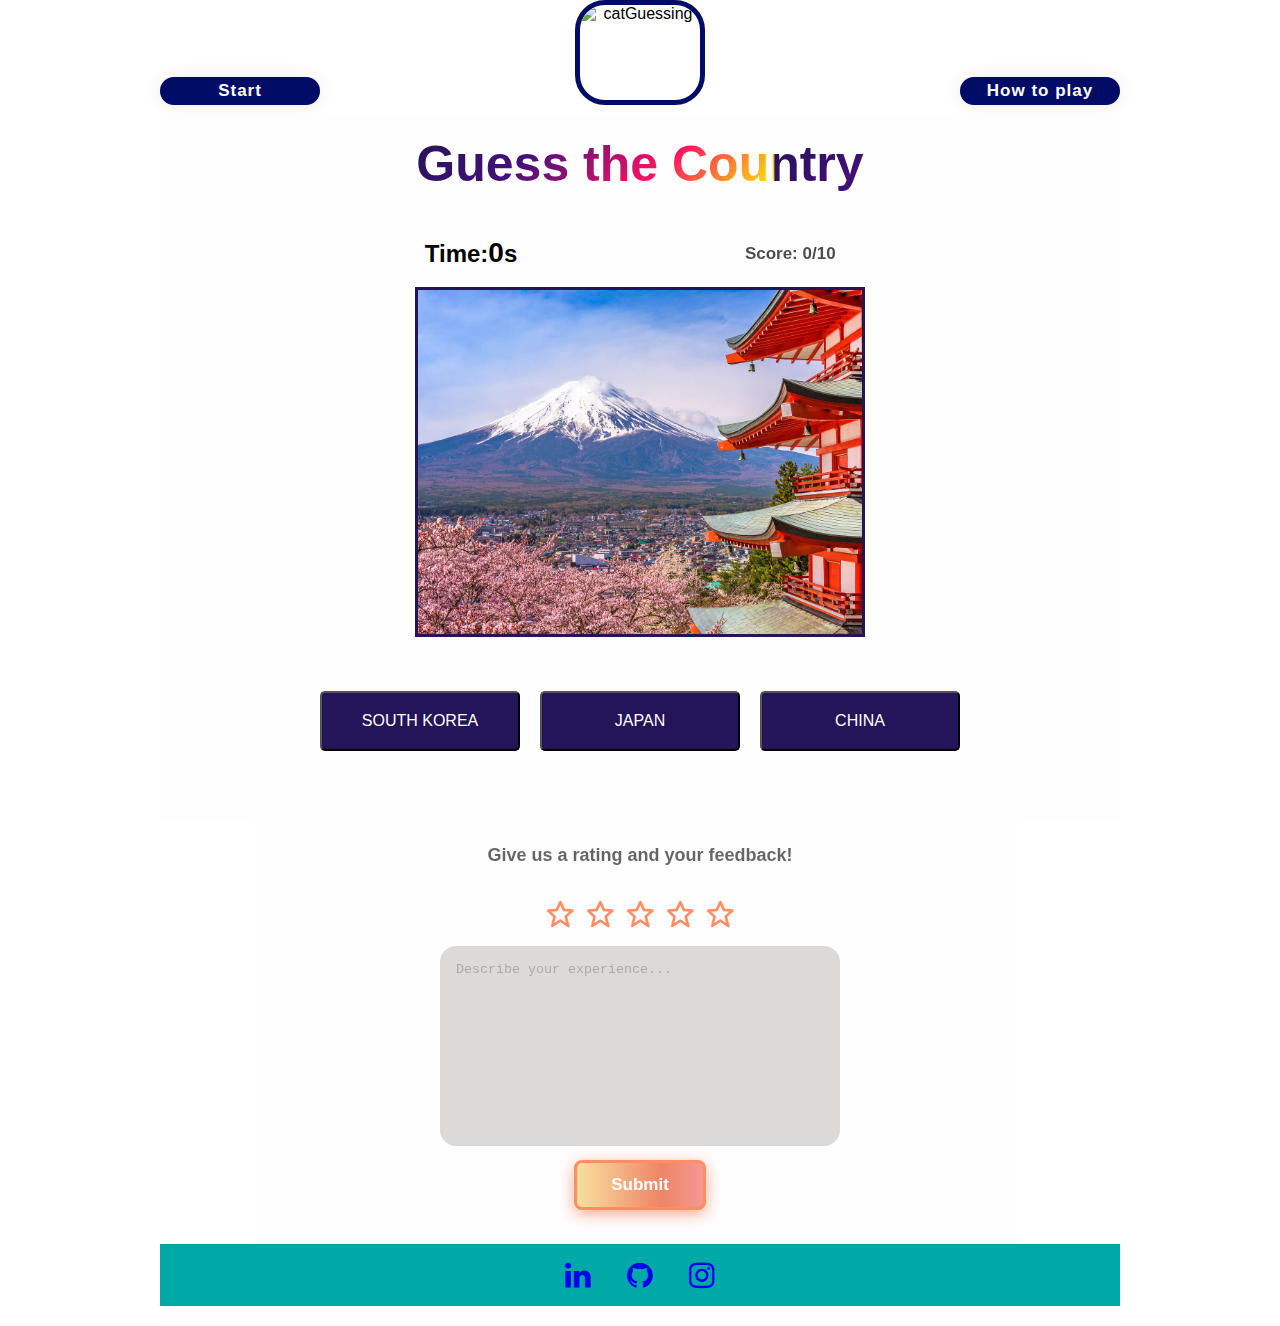
==== index.html @ 1916954c "Test JavaScript codes in Jshint validator and fixed errors" ====
<!DOCTYPE html>
<html lang="en">

<head>
    <meta charset="UTF-8">
    <meta name="viewport" content="width=device-width, initial-scale=1.0">
    <!-- Meta tags for SEO -->
    <meta name="description" content="Play 'Guess the Country' online quiz by guessing the countries'
     names via their landmarks image!">
    <meta name="keywords" content="guess quiz game, guess the country, Online Quiz Game, guess the image,
     Free guessing game, Play Guess the country, Simple and fun Game, guess country name by landmark">
    <!-- Title -->
    <title>Guess the Country</title>
    <!-- Favicon -->
    <link rel="apple-touch-icon" sizes="180x180" href="/apple-icon-180x180.png">
    <link rel="icon" type="image/png" sizes="32x32" href="/favicon-32x32.png">
    <link rel="icon" type="image/png" sizes="16x16" href="/favicon-16x16.png">
    <!-- Stylesheet -->
    <link rel="stylesheet" href="assets/css/style.css">
    <!-- Icon link from BoxIcons -->
    <link href='https://unpkg.com/boxicons@2.1.4/css/boxicons.min.css' rel='stylesheet'>
    <!-- Icon link from Font Awesome -->
    <link rel="stylesheet" href="https://cdnjs.cloudflare.com/ajax/libs/font-awesome/4.7.0/css/font-awesome.min.css">
</head>

<body>
    <!-- Logo and buttons -->
    <div class="logo">
        <button class="start" onclick="start()">Start</button>
        <img src="assets/img/guessing-cat.png" alt="catGuessing">
        <button class="howToPlay" onclick="howToPlay()">How to play</button>
        <!-- <div id="desktop" class="logo">        
            <button class="start" onclick="start()">Start</button>
            <img src="assets/img/guessing-cat.png" alt="Logo">                    
            <button class="howTo" onclick="howToPlay()">How to play</button>
    
        </div>
        <div id="mobile" class="logo">
        <img src="assets/img/guessing-cat.png" alt="Logo">            
        <button class="start" onclick="start()">Start</button>
        <button class="howTo" onclick="howToPlay()">How to play</button>
    </div> -->
    </div>
    <!-- <div class="startButtonContainer">
        <img src="assets/img/guessing-cat.png" alt="Logo">        
        <div class="startHow">
            
        <button class="howTo" onclick="howToPlay()">How to play</button>
        </div> -->

    <!-- Quiz content in wrapper -->

    <div id="game-wrapper">

        <div class="container">
            <div class="row">
                <div class="col-md-12 text-center">
                    <h1 class="animate-character"> Guess the Country</h1>
                </div>
            </div>
        </div>

        <!-- Timer Container -->

        <!-- <div class="timercontainer"> -->
            <!-- <h2 id="playerName">Player: <span id="player-name"></span></h2> -->
            <!-- <div class="timeScore">
                <h2 id="clock">Time:<span id="timer"></span>s</h2>    
                <h2 id="scoreValue">Score: <span id="score">0</span>/10</h2>
            </div> -->

        <!-- </div> -->

    <!-- Landmarks Images -->

        <div>
            <div id="landmark">
                <div class="timeScore">
                    <h2 id="clock">Time:<span id="timer"></span>s</h2>
                    <h2 id="scoreValue">Score: <span id="score">0</span>/10</h2>
                </div>
                <img id="landmark-img" alt="landmark image">
            </div>

    <!-- Answer Options -->

        <div class="options">
            <button class="option" id="q1a1" onclick="checkAnswer(this)"></button>
            <button class="option" id="q1a2" onclick="checkAnswer(this)"></button>
            <button class="option" id="q1a3" onclick="checkAnswer(this)"></button>
        </div>

    <!-- Star rating feedback form -->

        <div class="star-wrapper">
            <h3>Give us a rating and your feedback!</h3>
                <form>
                    <div class="star-rating">
                        <input type="number" name="rating" hidden>
                        <i class='bx bx-star star' style="--i: 0;"></i>
                        <i class='bx bx-star star' style="--i: 1;"></i>
                        <i class='bx bx-star star' style="--i: 2;"></i>
                        <i class='bx bx-star star' style="--i: 3;"></i>
                        <i class='bx bx-star star' style="--i: 4;"></i>
                    </div>
                    <textarea name="opinion" id="feedbackText" cols="30" rows="5"
                        placeholder="Describe your experience..." required></textarea>
                        <p><span id="feedbackError"></span></p>
                    <div class="btn-group">
                        <button type="submit" class="btn-submit" onclick="feedback(event)">Submit
                        </button>
                    </div>
                </form>
        </div>

    <!-- Footer section -->

        <div id="footer">

            <div class="social-icons">
                <a href="https://www.linkedin.com/in/preety-ramdin-65877a140/" class="linkedin-icon"><i class="fa fa-linkedin"></i></a>
                <a href="https://github.com/preetzware" class="github-icon"><i class="fa fa-github"></i></a>
                <a href="https://www.instagram.com/preety_ramdin/" class="instagram-icon"><i class="fa fa-instagram"></i></a>
            </div>
        </div>

    <!-- Audios -->

            <audio id="correctAnswer" src="./assets/audio/rightanswer.mp3"></audio>
            <audio id="wrongAnswer" src="./assets/audio/wronganswer.mp3"></audio>
            <audio id="congratulations" src="./assets/audio/congratulations.mp3"></audio>

            <div class="scoreboard"></div>
            <div id="win-display"></div>
        </div>

        <!-- All modals section -->

        <!-- How to play popup -->

        <div id="howToPlayPopup"></div>
        <div id="howToPlayMsgbx">
            <div>
                <!-- <span class="displayHowToPlay" onclick="howToPlayDisplay()">x</span> -->
                <div class="howToPlayContainer">
                    <!-- <p class="pop-msg"> -->
                    <h2 class="modalTitle">Test your knowledge of Geography!</h2><br>
                    <p> The Guess game will feature an image of a landmark and below it,
                        three countries' names will be displayed. Your goal is to guess the correct
                        country name corresponding to the landmark. The correct answer will be displayed
                        in green if clicked and the wrong answer will be displayed in red. There are
                        ten picture to guess in total. Once game is over, your score will be displayed
                        in the pop up window.</p>
                    <p> Time limit to answer each question: 30 seconds.</p><br>
                    <p> Click on the Start button to play. All the best!</p>

                    <!-- </p> -->
                </div>
                <div class="gotItBtn">
                    <button id="pop-up-start" onclick="displayHow()">Got it!</button>
                </div>
            </div>
        </div>

        <!-- start button and how to play -->

        <div id="startPopup"></div>
        <div id="startMsgbx">
            <div>
                <span class="displayPop" onclick="startDisplayPopup()">x</span>
                <div class="startContainer">
                    <div>
                        <button class="start" onclick="start()">Start</button>
                    </div>
                    <div>
                        <button class="howTo" onclick="howToPlay()">How to play</button>
                    </div>
                </div>
            </div>
        </div>


        <!-- User name pop-up -->

        <div id="usernamePopup">Enter your name:</div>
        <div id="usernameMsgbox">
            <div>

                <!-- <span class="displayPop" onclick="startDisplayPopup()">x</span> -->
                <div class="usernameContainer">
                    <div>
                        <p class="readyToPlay">Are you ready to play?</p>
                        <br>
                        <input type="text" id="name" placeholder="Enter your name" required>
                        <p><span id="error"></span></p>
                    </div>
                    <br>
                    <div>
                        <button class="howTo" onclick="getName()">OK</button>
                    </div>
                </div>
            </div>
        </div>

        <!-- score board -->
        <div id="scorePopup"></div>
        <div id="scoreMsgbx">
            <div>
                <!-- <span class="displayPop" onclick="displayPop()">x</span> -->
                <div class="gameScore">
                    <div>
                        <h4 id="gameText">Game Over!</h4>
                    </div>
                    <h4>Player: <span id="playerName"></span></h4>
                    <h4 id="message">Thank you for playing. <br>Better luck next time!</h4>
                    <div class="score">Score: <span id="scoreDisplay"></span>/10</div>
                    <!-- <div class="question">Q: 2</div> -->
                    <button id="restart" onclick="restart()">Try Again</button>
                </div>
            </div>

        </div>

        <!-- feedback board -->
        <div id="feedbackPopup"></div>
        <div id="feedbackMsgbx">
            <div>
                <div>
                    <div>
                        <h4>Thank you for your feedback!</h4>
                    </div>
                    <button class="feedbackPopup" onclick="displayFeedback()">Close</button>
                </div>
            </div>

        </div>
        <script src="assets/js/script.js"></script>
</body>

</html>
---- assets/css/style.css ----
* {
  padding: 0;
  margin: 0;
  box-sizing: border-box;
}

html {
  overflow-x: hidden;
}

body {
  margin: 0 auto;
  background-image: url(../img/background-1.jpg);
  background-repeat: no-repeat;
  background-size: cover;
  font-family: Verdana, Geneva, Tahoma, sans-serif;
}

.container {
  display: flex;
  flex-wrap: wrap;
  flex-direction: column;
  align-items: center;
  padding: 20px;
}

.logo {
  width: 75%;
  display: flex;
  justify-content: space-between;
  text-align: center;
  /* margin: 1.2rem 18rem;     */
  margin: 0 auto;
  padding-bottom: 10px;
}

.usernameContainer {
  text-align: center;
  padding-top: 25%;
}

input[type=text] {
  width: 40%;
  padding: 12px 20px;
  margin-top: 16px;
  display: inline-block;
  border: 1px solid #ccc;
  border-radius: 4px;
  box-sizing: border-box;
}

.readyToPlay {
  background: rgba(201, 201, 201, 0.29);
  opacity: 1.2;
  font-weight: bold;
}

.startHow {
  text-align: center;
}

.startHow button {
  margin: 0px !important;
}

.logo img {
  width: 130px;
  height: auto;
  border: 5px solid #000C66;
  border-radius: 30px;
  transition: transform 0.3s ease;
}

.logo img:hover {
  transform: scale(1.05);
}

.start,
.howTo,
.feedbackPopup,
.howToPlay {
  width: 160px;
  font-size: 17px;
  font-family: Verdana, Geneva, Tahoma, sans-serif;
  letter-spacing: 1px;
  font-weight: 600;
  background-color: #000C66;
  color: #fff;
  border: none;
  border-radius: 15px;
  cursor: pointer;
  margin-top: 4.8rem;
  transition: 0.5s;
  border: 4px solid #000C66;
  box-shadow: 0 0 20px #eee;
}

.howTo {
  margin-top: 10px;
  height: 40px;
  width: 40%;
}

.start:hover,
.howTo:hover {
  background-image: linear-gradient(to right, #895cf2 0%, #ffabf4 55%, #895cf2 100%);
  background-position: right center;
}

.heading {
  margin-bottom: 20px;
}

.animate-character {
  background-image: linear-gradient(-225deg,
      #231557 0%,
      #44107a 32%,
      #ff1361 67%,
      #fff800 100%);
  background-size: auto auto;
  background-clip: border-box;
  background-size: 80% auto;
  color: #fff;
  background-clip: text;
  -webkit-background-clip: text;
  -webkit-text-fill-color: transparent;
  animation: textclip 3s linear infinite;
  display: inline-block;
  font-size: 50px;
}

@keyframes textclip {
  to {
    background-position: 200% center;
  }
}

/* remove */
.timercontainer {
  width: 60%;
  display: flex;
  justify-content: space-evenly;
  /* margin: 1rem 10rem; */
  margin: 0 auto;
  font-size: 12px;
  flex-direction: column;
  text-align: center;
}

.timercontainer #clock {
  background-color: #fff;
  opacity: 0.7;
  width: 130px;
  padding: 4px;
  border-radius: 25px;
  font-size: 17px;
  text-align: center;
}

#timer {
  font-size: 18px;
  text-align: center;
}

.timeScore {
  display: flex;
  justify-content: center;
  gap: 13rem;
  padding-bottom: 1rem;
}

#landmark {
  text-align: center;
  margin-top: 1.5rem;
  overflow: hidden;
}

#landmark-img {
  width: 450px;
  height: 350px;
  border: solid #231557;
}

.options {
  display: flex;
  justify-content: center;
  gap: 20px;
  margin-bottom: 20px;
  padding: 50px;
}

.option {
  --border-width: 5px;
  position: relative;
  display: flex;
  justify-content: center;
  align-items: center;
  width: 200px;
  height: 60px;
  font-size: 16px;
  text-transform: uppercase;
  color: white;
  background: #231557;
  border-radius: var(--border-width);
}

@keyframes moveGradient {
  50% {
    background-position: 100% 50%;
  }
}

#game-wrapper {
  width: 75%;
  margin: auto;
  display: flex;
  flex-direction: column;
  justify-content: center;
  background-color: #fffdfd89;
}

.star-wrapper {
  display: flex;
  flex-direction: column;
  justify-content: center;
  text-align: center;
  background-color: #ffffff;
  background-position: center;
  opacity: 0.6;
  padding: 1.5rem 0;
}

.star-wrapper h3 {
  font-size: 18px;
  font-weight: 600;
  margin-bottom: 1rem;
}

.star-rating {
  display: flex;
  justify-content: center;
  align-items: center;
  gap: .5rem;
  font-size: 2rem;
  color: #FF4500;
  padding: 1rem 0;
}

textarea {
  width: 100%;
  max-width: 400px;
  height: 200px;
  background-color: #c3bfbff7;
  padding: 1rem;
  border-radius: 1rem;
  border: none;
  outline: none;
  resize: none;
}

.btn-group .btn-submit {
  padding: 1.5rem;
  border-radius: .5rem;
  border: 3px solid #FF4500;
  outline: none;
  font-size: 17px;
  font-weight: 800;
  cursor: pointer;
  margin: 10px;
  padding: .7em 2em;
  background-size: 200% auto;
  color: white;
  box-shadow: 0 4px 6px rgba(50, 50, 93, .11), 0 1px 3px rgba(0, 0, 0, .08);
  background-image: linear-gradient(to right, #f5ce62, #e43603, #fa7199, #e85a19);
  box-shadow: 0 4px 15px 0 rgba(229, 66, 10, 0.75);
  transition: 0.5s;
  
}

.star-rating .star {
  cursor: pointer;
}

.star-rating .star:active {
  opacity: 0;
  animation: animate .5s calc(var(--i) * .1s) ease-in-out forwards;
}

@keyframes animate {
  0% {
    opacity: 0;
    transform: scale(1);
  }

  50% {
    opacity: 1;
    transform: scale(1.2);
  }

  100% {
    opacity: 1;
    transform: scale(1);
  }
}

.star-rating .star:hover {
  transform: scale(1.1);
}

#nextBtn {
  padding: 10px 20px;
  background-color: #eee;
  cursor: pointer;
  font-weight: bold;
  color: black;
}

.scoreboard {
  display: flex;
  flex-direction: column;
  justify-content: center;
  text-align: center;
  margin-bottom: 20px;
}

#win-display {
  margin-bottom: 20px;
  font-weight: bold;
}

#timer {
  font-size: 28px;
}

.pop-msg h2 {
  padding: 1rem;
  font-weight: bold;
  font-size: 12px;
}

.howToPlayContainer,
.pop-msg {
  background-color: #f8f6f6eb;
  opacity: 0.8;
  padding: 15px 12px;
}

.howToPlayContainer p {
  font-size: 15px;
}

.gotItBtn {
  text-align: center;
  margin-top: 12px;
}

.modalTitle {
  text-align: center;
  font-size: 15px;
}

#pop-up-start,
#restart {
  text-align: center;
  width: 130px;
  height: 40px;
  color: #fff;
  border-radius: 5px;
  padding: 10px 25px;
  font-family: 'Lato', sans-serif;
  font-weight: 500;
  background: transparent;
  cursor: pointer;
  transition: all 0.3s ease;
  position: relative;
  display: inline-block;
  box-shadow: inset 2px 2px 2px 0px rgba(255, 255, 255, .5),
    7px 7px 20px 0px rgba(0, 0, 0, .1),
    4px 4px 5px 0px rgba(0, 0, 0, .1);
  outline: none;
  background: rgb(0, 172, 238);
  background: linear-gradient(0deg, rgba(0, 172, 238, 1) 0%, rgba(2, 126, 251, 1) 100%);
  width: 130px;
  height: 40px;
  line-height: 42px;
  padding: 0;
}

#popupContainer {
  height: 1024px;
  width: 100%;
  opacity: .75;
  filter: alpha(opacity=75);
  -ms-filter: "alpha(opacity=75)";
  -khtml-opacity: .75;
  -moz-opacity: .75;
  background: #B8B8B8;
  position: absolute;
  left: 0px;
  top: 0px;
  /* height: 1024px;
  width: 100%; */
  z-index: 990
}

#startPopup,
#scorePopup,
#howToPlayPopup,
#usernamePopup,
#feedbackPopup {
  display: none;
  opacity: .75;
  filter: alpha(opacity=75);
  -ms-filter: "alpha(opacity=75)";
  -khtml-opacity: .75;
  -moz-opacity: .75;
  background: #B8B8B8;
  position: fixed;
  left: 0px;
  top: 0px;
  height: auto;
  width: 100%;
  z-index: 990;
  border: 4px solid white;
  width: 100%;
  height: 100%;
  position: fixed;
  overflow-y: auto;
  top: 0;
  left: 0;
  /* change the background color */
  background-color: rgba(136, 126, 59, 0.553);
}

/* #feedbackMsgbx  */
#startMsgbx,
#scoreMsgbx,
#howToPlayMsgbx,
#usernameMsgbox {
  display: none;
  position: absolute;
  left: 42%;
  top: 50%;
  height: 65vh;
  width: 40%;
  margin-top: -75px;
  margin-left: -175px;
  background-color: rgb(230, 229, 228);
  background-image: url(../img/modalimg.JPG);
  background-size: cover;
  background-repeat: no-repeat;
  background-position: center;
  border: 1px solid #ccc;
  box-shadow: 3px 3px 7px #777;
  -webkit-box-shadow: 3px 3px 7px #777;
  -moz-border-radius: 22px;
  -webkit-border-radius: 22px;
  animation-name: popup;
  animation-duration: 0.4s;
  transition-timing-function: ease-in;
  z-index: 999;
}

#feedbackMsgbx {
  display: none;
  width: 50%;
  height: 50%;
  position: fixed;
  overflow-y: auto;
  top: 75px;
  left: 25%;
  align-items: center;
  justify-content: center;
  background-color: rgb(230, 229, 228);
  background-image: url(../img/modalimg.JPG);
  background-size: cover;
  background-repeat: no-repeat;
  background-position: center;
  /* border: 1px solid #ccc;
  box-shadow: 3px 3px 7px #777; */
  -webkit-box-shadow: 3px 3px 7px #777;
  -moz-border-radius: 22px;
  -webkit-border-radius: 22px;
  z-index: 999;

  padding: 8%;
  text-align: center;
  overflow: hidden;
  border: 10px solid #167D7F;
  box-shadow: 10px 13px 5px 0px rgba(0, 0, 0, 0.39);
  animation-name: popup;
  animation-duration: 0.4s;
  transition-timing-function: ease-in;
}

/* add animation to the popup */
@keyframes popup {
  from {
    transform: scale(0.1);
    opacity: 0;
  }

  to {
    transform: scale(1);
    opacity: 1;
  }
}

/* #feedbackMsgbx  */
#startMsgbx,
#scoreMsgbx,
#howToPlayMsgbx {
  padding: 12px;
  border: 1px solid #ccc;
  border-radius: 7px;
}

.score,
.question {
  margin-bottom: 10px;
}

.score {
  font-weight: bold;
  color: #007bff;
}

.question {
  font-style: italic;
}

.displayPop,
.displayHowToPlay {
  position: absolute;
  top: 5px;
  right: 5px;
  cursor: pointer;
  color: red;
}

.social-icons {
  display: flex;
  justify-content: center;
  align-items: center;
  /* height: 100vh; */
  width: 100%;
  height: auto;
  background-color: #00A8A8;
}

.social-icons a {
  margin: 0 10px;
  padding: 1rem 0;
}

.linkedin-icon i, .instagram-icon i,
.github-icon i {
  font-size: 30px; 
  padding: 0 8px;
}

#scoreValue,
#playerName {
  padding: 10px;
}

#scoreValue {
  background-color: #fff;
  opacity: 0.7;
  width: 130px;
  padding: 7px;
  border-radius: 25px;
  font-size: 17px;
  text-align: center;
}

#desktop {
  display: flex;
}

#mobile {
  display: none;
}

.gameScore {
  display: flex;
  flex-direction: column;
  justify-content: center;
  align-items: center;
  height: 50vh;
}

.gameScore>div {
  text-align: center;
}

#message{
  text-align: center;
}

#error, #feedbackError{
  color: red;
}

@media only screen and (max-width: 768px) {
  /* Adjustments for tablets */

  body {
    overflow-x: hidden;
  }

  #desktop {
    display: none;
  }

  #mobile {
    display: flex;
  }

  .logo {
    width: 90%;
    display: flex;
    margin-top: 0.5rem;
  }

  .logo img {
    width: 130px;
    height: 140px;
    margin: 0 auto;
  }

  .logo .start .howToPlay {
    margin: 10px auto;
    padding-top: 2rem;
  }

  .start, .howToPlay {
    width: 120px;
    height: 50px;
  }

  .animate-character {
    font-size: 8.5vmin;
  }

  .options {
    flex-direction: column;
  }

  .option {
    width: 100%;
  }

  .timercontainer {
    width: 90%;
  }

  #game-wrapper {
    /* width: 90%; */
    width: 100%;
    justify-content: center;
    text-align: center;
  }

  .star-wrapper h3 {
    font-size: 16px;
  }

  .star-rating {
    font-size: 2rem;
  }

  textarea {
    max-width: 400px;
    height: 200px;
  }

  ul li {
    width: 90px;
  }

  ul li a {
    width: 40px;
  }

  #startMsgbx,
  #scoreMsgbx,
  #howToPlayMsgbx,
  #usernameMsgbox {
    top: 30%;
    left: 46%;
    width: 98%;
    /* height: 80%; */
    height: 65vh;
    /* margin-left: 1%;    */
  }
}

@media only screen and (max-width: 576px) {

  /* Adjustments for mobile devices */
  .logo img {
    width: 100px;
  }

  .start,
  .howTo,
  .feedbackPopup {
    width: 130px;
    font-size: 14px;
  }

  .options {
    padding: 20px;
  }

  .option {
    /* width: 150px; */
    font-size: 14px;
  }

  .timercontainer {
    width: 100%;
  }

  .star-wrapper h3 {
    font-size: 14px;
  }

  .star-rating {
    font-size: 1.3rem;
  }

  textarea {
    max-width: 250px;
    font-size: 14px;
  }

  #startMsgbx,
  #scoreMsgbx,
  #howToPlayMsgbx,
  #usernameMsgbox {
    top: 30%;
    left: 46%;
    width: 98%;
    height: 65vh;
    /* margin-left: 0.2%; */
  }

}
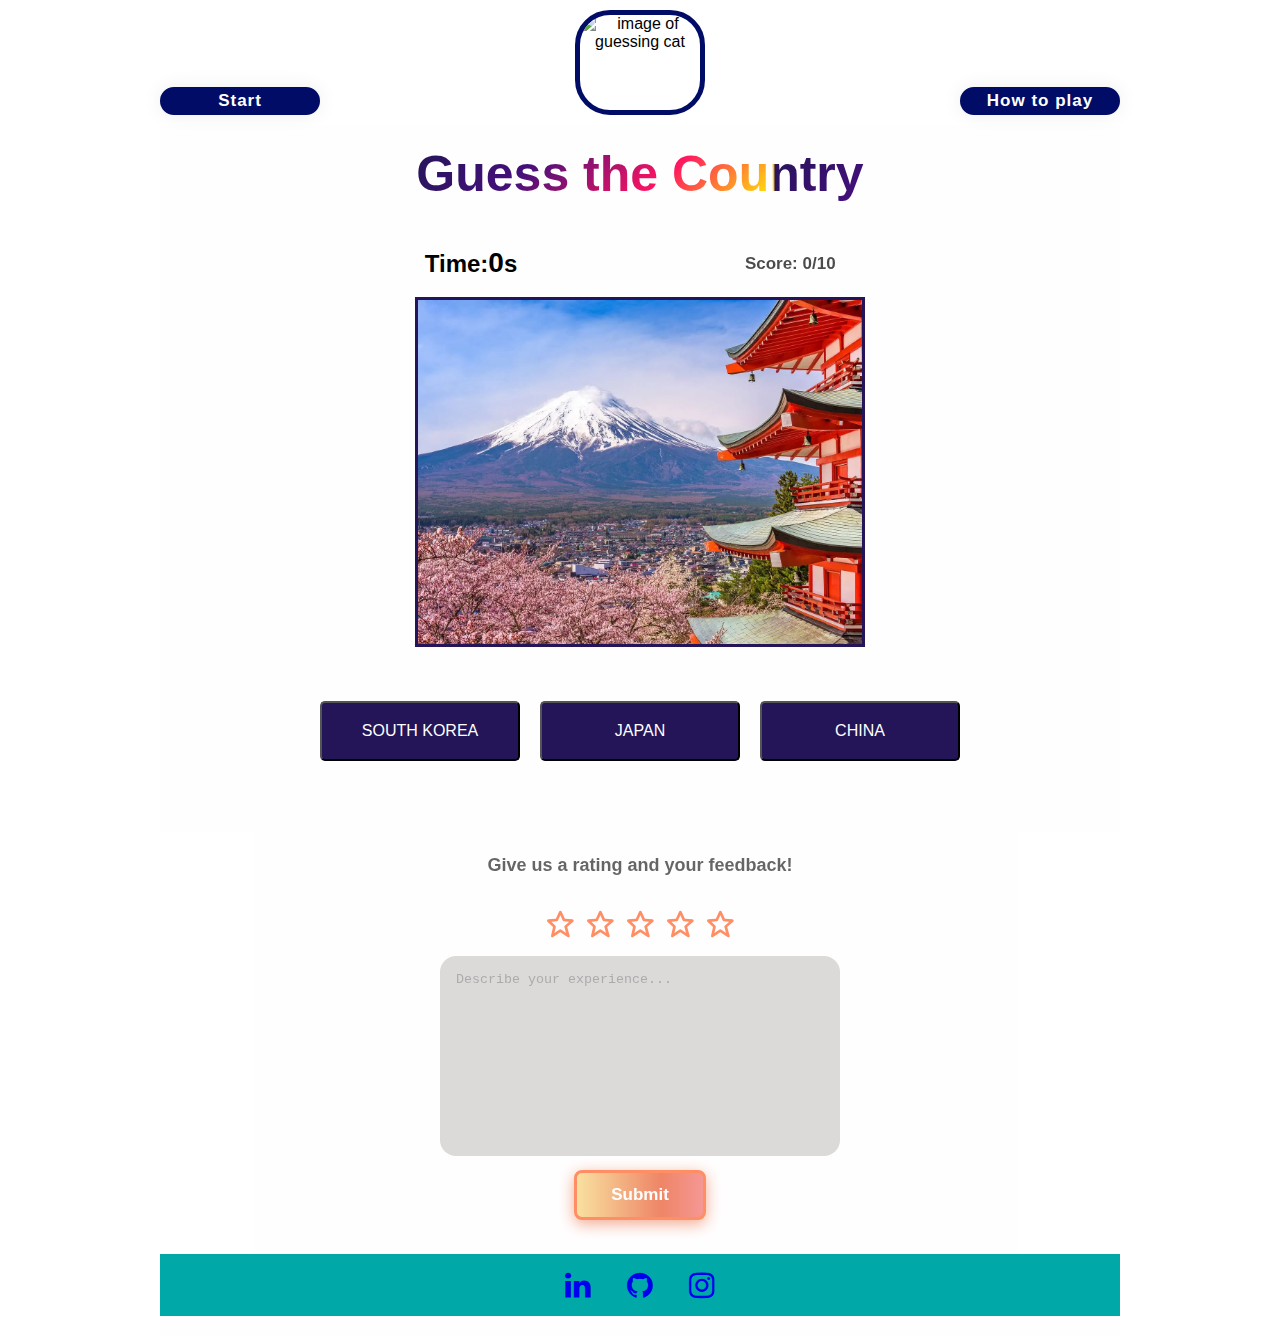
==== commit b81acd21: "Renamed all the image files and changed their labelling in JS" ====
--- a/index.html
+++ b/index.html
@@ -25,29 +25,13 @@
 
 <body>
     <!-- Logo and buttons -->
+
     <div class="logo">
         <button class="start" onclick="start()">Start</button>
-        <img src="assets/img/guessing-cat.png" alt="catGuessing">
+        <img src="assets/img/guessing-cat.png" alt="image of guessing cat">
         <button class="howToPlay" onclick="howToPlay()">How to play</button>
-        <!-- <div id="desktop" class="logo">        
-            <button class="start" onclick="start()">Start</button>
-            <img src="assets/img/guessing-cat.png" alt="Logo">                    
-            <button class="howTo" onclick="howToPlay()">How to play</button>
-    
-        </div>
-        <div id="mobile" class="logo">
-        <img src="assets/img/guessing-cat.png" alt="Logo">            
-        <button class="start" onclick="start()">Start</button>
-        <button class="howTo" onclick="howToPlay()">How to play</button>
-    </div> -->
     </div>
-    <!-- <div class="startButtonContainer">
-        <img src="assets/img/guessing-cat.png" alt="Logo">        
-        <div class="startHow">
-            
-        <button class="howTo" onclick="howToPlay()">How to play</button>
-        </div> -->
-
+  
     <!-- Quiz content in wrapper -->
 
     <div id="game-wrapper">
@@ -59,17 +43,6 @@
                 </div>
             </div>
         </div>
-
-        <!-- Timer Container -->
-
-        <!-- <div class="timercontainer"> -->
-            <!-- <h2 id="playerName">Player: <span id="player-name"></span></h2> -->
-            <!-- <div class="timeScore">
-                <h2 id="clock">Time:<span id="timer"></span>s</h2>    
-                <h2 id="scoreValue">Score: <span id="score">0</span>/10</h2>
-            </div> -->
-
-        <!-- </div> -->
 
     <!-- Landmarks Images -->
 
@@ -79,7 +52,7 @@
                     <h2 id="clock">Time:<span id="timer"></span>s</h2>
                     <h2 id="scoreValue">Score: <span id="score">0</span>/10</h2>
                 </div>
-                <img id="landmark-img" alt="landmark image">
+                <img id="landmark-img" alt="image of a country's landmark">
             </div>
 
     <!-- Answer Options -->
@@ -96,14 +69,14 @@
             <h3>Give us a rating and your feedback!</h3>
                 <form>
                     <div class="star-rating">
-                        <input type="number" name="rating" hidden>
+                        <input type="number" aria-label="five stars for giving rates" name="rating" hidden>
                         <i class='bx bx-star star' style="--i: 0;"></i>
                         <i class='bx bx-star star' style="--i: 1;"></i>
                         <i class='bx bx-star star' style="--i: 2;"></i>
                         <i class='bx bx-star star' style="--i: 3;"></i>
                         <i class='bx bx-star star' style="--i: 4;"></i>
                     </div>
-                    <textarea name="opinion" id="feedbackText" cols="30" rows="5"
+                    <textarea name="opinion" aria-label="teaxt area for writing comments about the game" id="feedbackText" cols="30" rows="5"
                         placeholder="Describe your experience..." required></textarea>
                         <p><span id="feedbackError"></span></p>
                     <div class="btn-group">
@@ -118,18 +91,19 @@
         <div id="footer">
 
             <div class="social-icons">
-                <a href="https://www.linkedin.com/in/preety-ramdin-65877a140/" class="linkedin-icon"><i class="fa fa-linkedin"></i></a>
-                <a href="https://github.com/preetzware" class="github-icon"><i class="fa fa-github"></i></a>
-                <a href="https://www.instagram.com/preety_ramdin/" class="instagram-icon"><i class="fa fa-instagram"></i></a>
-            </div>
-        </div>
-
-    <!-- Audios -->
-
-            <audio id="correctAnswer" src="./assets/audio/rightanswer.mp3"></audio>
-            <audio id="wrongAnswer" src="./assets/audio/wronganswer.mp3"></audio>
-            <audio id="congratulations" src="./assets/audio/congratulations.mp3"></audio>
-
+                <a href="https://www.linkedin.com/in/preety-ramdin-65877a140/" aria-label="Go to linkedin profile" class="linkedin-icon"><i class="fa fa-linkedin"></i></a>
+                <a href="https://github.com/preetzware" aria-label="Go to github profile" class="github-icon"><i class="fa fa-github"></i></a>
+                <a href="https://www.instagram.com/preety_ramdin/" aria-label="Go to instagram profile" class="instagram-icon"><i class="fa fa-instagram"></i></a>
+            </div>
+        </div>
+
+    <!-- Audios and description -->
+
+    <audio id="correctAnswer" aria-label="Plays audio sound for correct answer" src="./assets/audio/rightanswer.mp3" type="audio/mpeg"></audio>     
+    <audio id="wrongAnswer" aria-label="Plays audio sound for wrong answer" src="./assets/audio/wronganswer.mp3" type="audio/mpeg"></audio>
+    <audio id="congratulations" aria-label="Plays audio sound for for congratulating the highest 
+    scorer" src="./assets/audio/congratulations.mp3" type="audio/mpeg"></audio>
+            
             <div class="scoreboard"></div>
             <div id="win-display"></div>
         </div>
@@ -188,7 +162,7 @@
 
                 <!-- <span class="displayPop" onclick="startDisplayPopup()">x</span> -->
                 <div class="usernameContainer">
-                    <div>
+                    <div id="startbtn-container">
                         <p class="readyToPlay">Are you ready to play?</p>
                         <br>
                         <input type="text" id="name" placeholder="Enter your name" required>
@@ -212,10 +186,10 @@
                         <h4 id="gameText">Game Over!</h4>
                     </div>
                     <h4>Player: <span id="playerName"></span></h4>
-                    <h4 id="message">Thank you for playing. <br>Better luck next time!</h4>
+                    <h4 id="message">Nice try! <br> Thank you for playing. <br>Better luck next time!</h4>
                     <div class="score">Score: <span id="scoreDisplay"></span>/10</div>
                     <!-- <div class="question">Q: 2</div> -->
-                    <button id="restart" onclick="restart()">Try Again</button>
+                    <button id="restart" onclick="restart()">Go Back</button>
                 </div>
             </div>
 
@@ -236,5 +210,4 @@
         </div>
         <script src="assets/js/script.js"></script>
 </body>
-
 </html>--- a/assets/css/style.css
+++ b/assets/css/style.css
@@ -10,7 +10,7 @@
 
 body {
   margin: 0 auto;
-  background-image: url(../img/background-1.jpg);
+  background-image: url(../img/background.webp);
   background-repeat: no-repeat;
   background-size: cover;
   font-family: Verdana, Geneva, Tahoma, sans-serif;
@@ -29,9 +29,8 @@
   display: flex;
   justify-content: space-between;
   text-align: center;
-  /* margin: 1.2rem 18rem;     */
   margin: 0 auto;
-  padding-bottom: 10px;
+  padding: 10px 0;
 }
 
 .usernameContainer {
@@ -67,7 +66,7 @@
   width: 130px;
   height: auto;
   border: 5px solid #000C66;
-  border-radius: 30px;
+  border-radius: 35px;
   transition: transform 0.3s ease;
 }
 
@@ -102,7 +101,7 @@
 }
 
 .start:hover,
-.howTo:hover {
+.howToPlay:hover {
   background-image: linear-gradient(to right, #895cf2 0%, #ffabf4 55%, #895cf2 100%);
   background-position: right center;
 }
@@ -338,10 +337,10 @@
   font-size: 12px;
 }
 
-.howToPlayContainer,
+.howToPlayContainer, #startbtn-container,
 .pop-msg {
   background-color: #f8f6f6eb;
-  opacity: 0.8;
+  opacity: 1;
   padding: 15px 12px;
 }
 
@@ -452,9 +451,8 @@
   background-position: center;
   border: 1px solid #ccc;
   box-shadow: 3px 3px 7px #777;
-  -webkit-box-shadow: 3px 3px 7px #777;
-  -moz-border-radius: 22px;
-  -webkit-border-radius: 22px;
+  box-shadow: 3px 3px 7px #777;
+  border-radius: 22px;
   animation-name: popup;
   animation-duration: 0.4s;
   transition-timing-function: ease-in;
@@ -476,11 +474,8 @@
   background-size: cover;
   background-repeat: no-repeat;
   background-position: center;
-  /* border: 1px solid #ccc;
-  box-shadow: 3px 3px 7px #777; */
-  -webkit-box-shadow: 3px 3px 7px #777;
-  -moz-border-radius: 22px;
-  -webkit-border-radius: 22px;
+  box-shadow: 3px 3px 7px #777;
+  border-radius: 22px;
   z-index: 999;
 
   padding: 8%;
@@ -617,16 +612,18 @@
     display: flex;
   }
 
+.logo img {
+  max-width: 80%; 
+  margin: 0 70px; 
+}
+
+.logo button {
+  width: 100%;
+  margin-bottom: 10px; 
+}
+
   .logo {
-    width: 90%;
-    display: flex;
     margin-top: 0.5rem;
-  }
-
-  .logo img {
-    width: 130px;
-    height: 140px;
-    margin: 0 auto;
   }
 
   .logo .start .howToPlay {
@@ -696,18 +693,31 @@
   }
 }
 
+/* Media Queries - Adjustments for mobile devices */
 @media only screen and (max-width: 576px) {
 
-  /* Adjustments for mobile devices */
+ .logo {
+  display: flex;
+  justify-content: space-evenly;
+  padding: 0;
+ }
   .logo img {
-    width: 100px;
+    max-width: 40%;
+      margin: 0 25px; 
+  }
+
+  .logo button {
+    max-width: 100%;
+    width: 200px;
+    height: auto;
   }
 
   .start,
   .howTo,
   .feedbackPopup {
-    width: 130px;
-    font-size: 14px;
+    width: 100%;
+    max-width: 150px;
+    font-size: 12px;
   }
 
   .options {
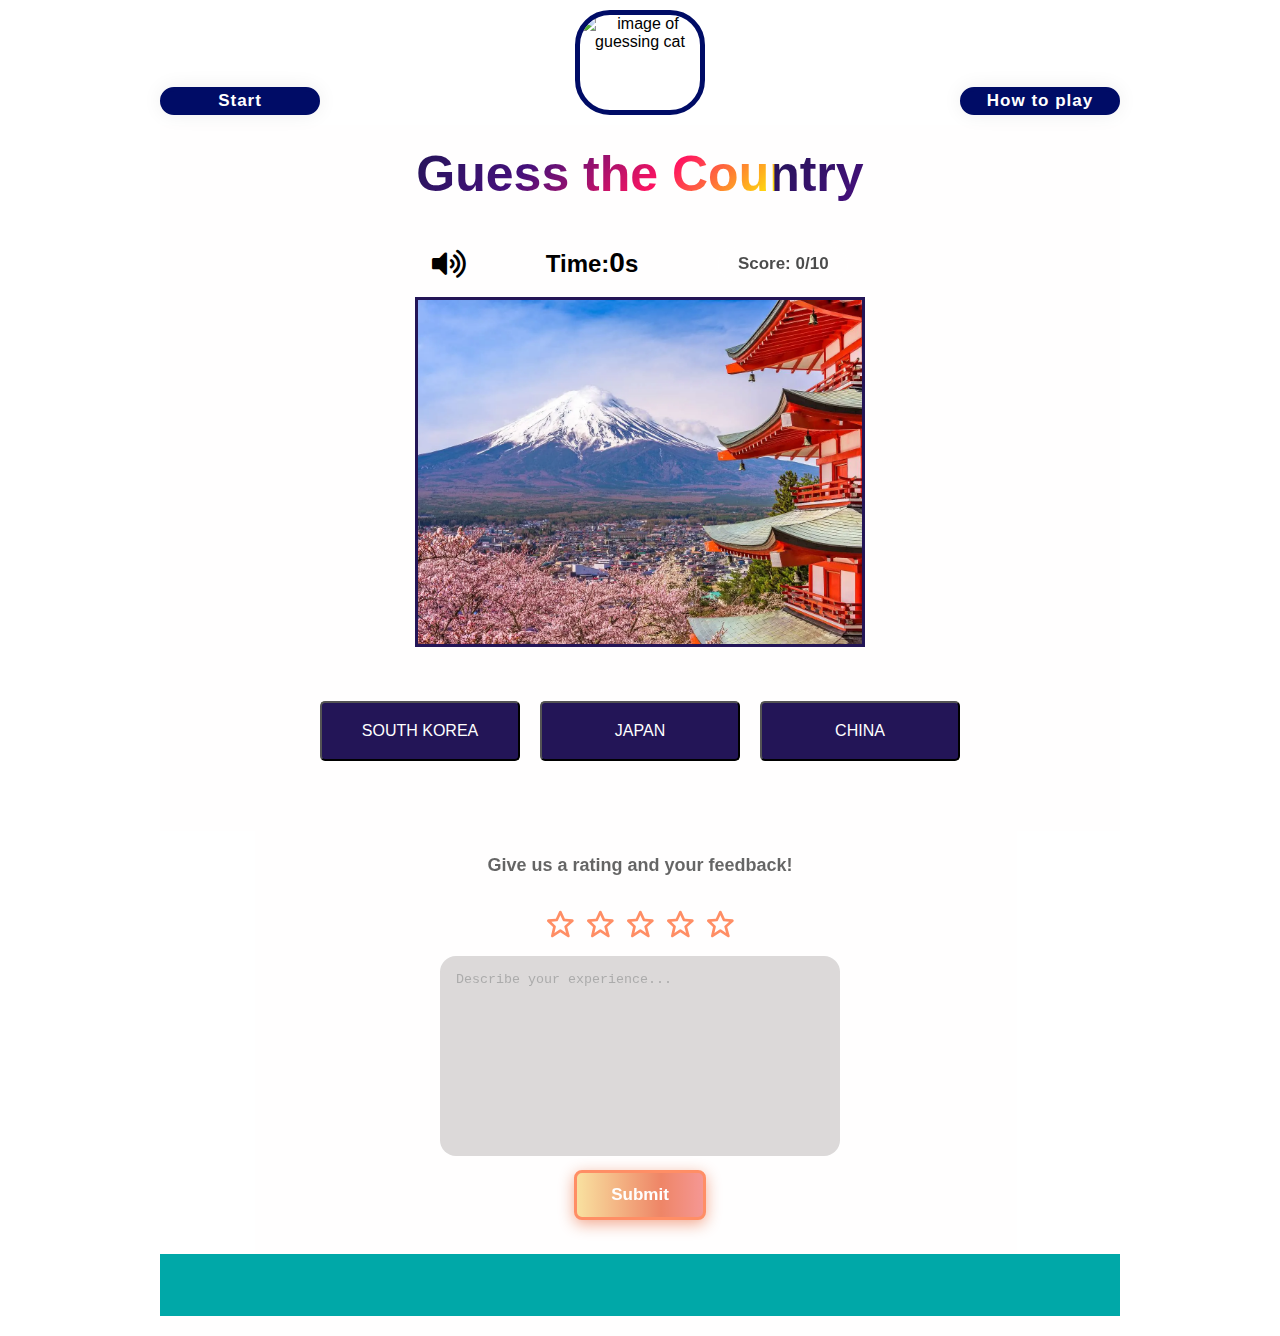
==== commit 1d955d03: "Add mute and unmute buttons to HTML page and add styles to it in CSS and add functions to it in JS" ====
--- a/index.html
+++ b/index.html
@@ -21,6 +21,8 @@
     <link href='https://unpkg.com/boxicons@2.1.4/css/boxicons.min.css' rel='stylesheet'>
     <!-- Icon link from Font Awesome -->
     <link rel="stylesheet" href="https://cdnjs.cloudflare.com/ajax/libs/font-awesome/4.7.0/css/font-awesome.min.css">
+    <link rel="stylesheet" href="https://cdnjs.cloudflare.com/ajax/libs/font-awesome/5.15.4/css/all.min.css">
+
 </head>
 
 <body>
@@ -30,8 +32,7 @@
         <button class="start" onclick="start()">Start</button>
         <img src="assets/img/guessing-cat.png" alt="image of guessing cat">
         <button class="howToPlay" onclick="howToPlay()">How to play</button>
-    </div>
-  
+    </div>    
     <!-- Quiz content in wrapper -->
 
     <div id="game-wrapper">
@@ -44,29 +45,35 @@
             </div>
         </div>
 
-    <!-- Landmarks Images -->
+        <!-- Landmarks Images -->
 
         <div>
             <div id="landmark">
-                <div class="timeScore">
+                <div class="timeScore">                   
+                        <button id="muteButton">
+                            <!-- Volume icon -->
+                            <i id="unmute" class="fa fa-volume-up volume-btn"></i>           
+                            <i id="mute" class='fas fa-volume-mute'></i>
+                        </button>
+                   
                     <h2 id="clock">Time:<span id="timer"></span>s</h2>
                     <h2 id="scoreValue">Score: <span id="score">0</span>/10</h2>
                 </div>
                 <img id="landmark-img" alt="image of a country's landmark">
             </div>
 
-    <!-- Answer Options -->
-
-        <div class="options">
-            <button class="option" id="q1a1" onclick="checkAnswer(this)"></button>
-            <button class="option" id="q1a2" onclick="checkAnswer(this)"></button>
-            <button class="option" id="q1a3" onclick="checkAnswer(this)"></button>
-        </div>
-
-    <!-- Star rating feedback form -->
-
-        <div class="star-wrapper">
-            <h3>Give us a rating and your feedback!</h3>
+            <!-- Answer Options -->
+
+            <div class="options">
+                <button class="option" id="q1a1" onclick="checkAnswer(this)"></button>
+                <button class="option" id="q1a2" onclick="checkAnswer(this)"></button>
+                <button class="option" id="q1a3" onclick="checkAnswer(this)"></button>
+            </div>
+
+            <!-- Star rating feedback form -->
+
+            <div class="star-wrapper">
+                <h3>Give us a rating and your feedback!</h3>
                 <form>
                     <div class="star-rating">
                         <input type="number" aria-label="five stars for giving rates" name="rating" hidden>
@@ -76,34 +83,40 @@
                         <i class='bx bx-star star' style="--i: 3;"></i>
                         <i class='bx bx-star star' style="--i: 4;"></i>
                     </div>
-                    <textarea name="opinion" aria-label="teaxt area for writing comments about the game" id="feedbackText" cols="30" rows="5"
-                        placeholder="Describe your experience..." required></textarea>
-                        <p><span id="feedbackError"></span></p>
+                    <textarea name="opinion" aria-label="teaxt area for writing comments about the game"
+                        id="feedbackText" cols="30" rows="5" placeholder="Describe your experience..."
+                        required></textarea>
+                    <p><span id="feedbackError"></span></p>
                     <div class="btn-group">
                         <button type="submit" class="btn-submit" onclick="feedback(event)">Submit
                         </button>
                     </div>
                 </form>
-        </div>
-
-    <!-- Footer section -->
-
-        <div id="footer">
-
-            <div class="social-icons">
-                <a href="https://www.linkedin.com/in/preety-ramdin-65877a140/" aria-label="Go to linkedin profile" class="linkedin-icon"><i class="fa fa-linkedin"></i></a>
-                <a href="https://github.com/preetzware" aria-label="Go to github profile" class="github-icon"><i class="fa fa-github"></i></a>
-                <a href="https://www.instagram.com/preety_ramdin/" aria-label="Go to instagram profile" class="instagram-icon"><i class="fa fa-instagram"></i></a>
-            </div>
-        </div>
-
-    <!-- Audios and description -->
-
-    <audio id="correctAnswer" aria-label="Plays audio sound for correct answer" src="./assets/audio/rightanswer.mp3" type="audio/mpeg"></audio>     
-    <audio id="wrongAnswer" aria-label="Plays audio sound for wrong answer" src="./assets/audio/wronganswer.mp3" type="audio/mpeg"></audio>
-    <audio id="congratulations" aria-label="Plays audio sound for for congratulating the highest 
+            </div>
+
+            <!-- Footer section -->
+
+            <div id="footer">
+
+                <div class="social-icons">
+                    <a href="https://www.linkedin.com/in/preety-ramdin-65877a140/" aria-label="Go to linkedin profile"
+                        class="linkedin-icon"><i class="fa fa-linkedin"></i></a>
+                    <a href="https://github.com/preetzware" aria-label="Go to github profile" class="github-icon"><i
+                            class="fa fa-github"></i></a>
+                    <a href="https://www.instagram.com/preety_ramdin/" aria-label="Go to instagram profile"
+                        class="instagram-icon"><i class="fa fa-instagram"></i></a>
+                </div>
+            </div>
+
+            <!-- Audios and description -->
+
+            <audio id="correctAnswer" aria-label="Plays audio sound for correct answer"
+                src="./assets/audio/rightanswer.mp3" type="audio/mpeg"></audio>
+            <audio id="wrongAnswer" aria-label="Plays audio sound for wrong answer" src="./assets/audio/wronganswer.mp3"
+                type="audio/mpeg"></audio>
+            <audio id="congratulations" aria-label="Plays audio sound for for congratulating the highest 
     scorer" src="./assets/audio/congratulations.mp3" type="audio/mpeg"></audio>
-            
+
             <div class="scoreboard"></div>
             <div id="win-display"></div>
         </div>
@@ -210,4 +223,5 @@
         </div>
         <script src="assets/js/script.js"></script>
 </body>
+
 </html>--- a/assets/css/style.css
+++ b/assets/css/style.css
@@ -164,7 +164,7 @@
 .timeScore {
   display: flex;
   justify-content: center;
-  gap: 13rem;
+  gap: 5rem;
   padding-bottom: 1rem;
 }
 
@@ -597,6 +597,35 @@
   color: red;
 }
 
+/* Hide mute icon by default */
+#mute {
+  display: none;
+}
+
+/* Style the volume icon */
+#unmute {
+  /* Add your styles for the volume icon */
+  font-size: 30px!important;
+  color: black; /* Example: set color to green */
+}
+
+/* Style the mute icon */
+.fa-volume-mute {
+  /* Add your styles for the mute icon */
+  font-size: 30px!important;
+  color: black; /* Example: set color to red */
+}
+
+/* Style the button */
+#muteButton {
+  /* Add your styles for the button */
+  background-color: transparent;
+  border: none;
+  cursor: pointer;
+  outline: none;
+}
+
+
 @media only screen and (max-width: 768px) {
   /* Adjustments for tablets */
 
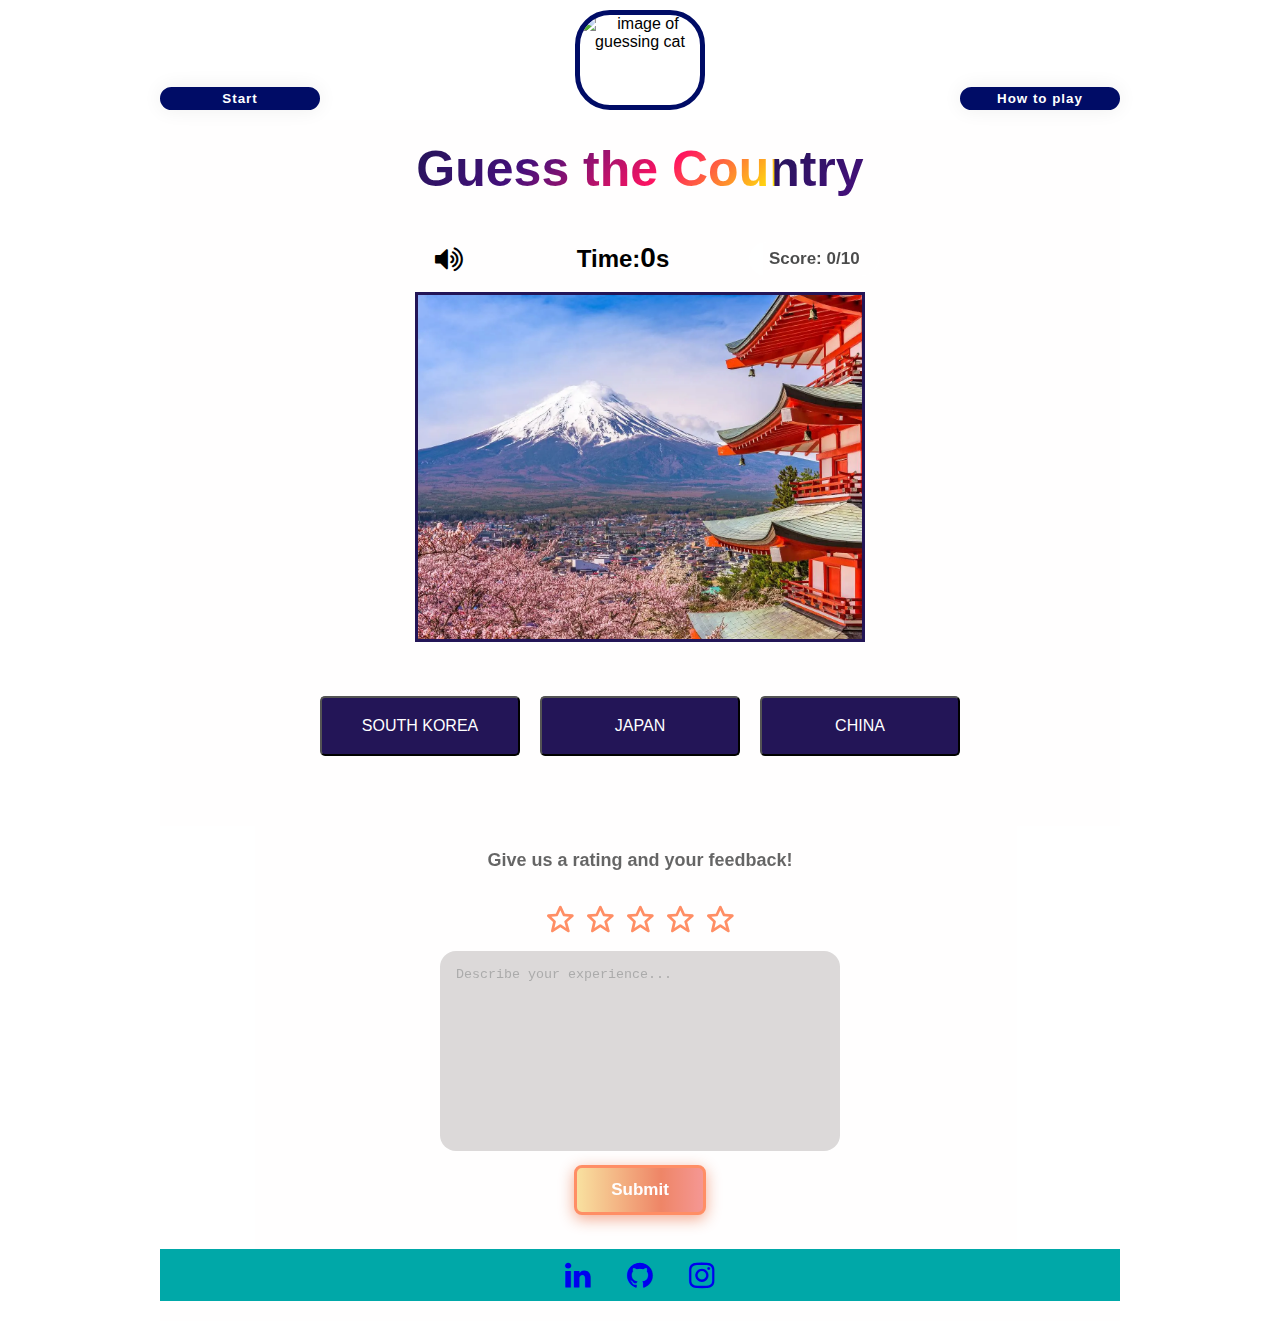
==== commit c1ee326a: "Update button and logo styles for media queries max widths 400px" ====
--- a/index.html
+++ b/index.html
@@ -20,19 +20,33 @@
     <!-- Icon link from BoxIcons -->
     <link href='https://unpkg.com/boxicons@2.1.4/css/boxicons.min.css' rel='stylesheet'>
     <!-- Icon link from Font Awesome -->
+    <link rel="stylesheet" href="https://cdnjs.cloudflare.com/ajax/libs/font-awesome/5.15.4/css/all.min.css">
     <link rel="stylesheet" href="https://cdnjs.cloudflare.com/ajax/libs/font-awesome/4.7.0/css/font-awesome.min.css">
-    <link rel="stylesheet" href="https://cdnjs.cloudflare.com/ajax/libs/font-awesome/5.15.4/css/all.min.css">
+
 
 </head>
 
 <body>
-    <!-- Logo and buttons -->
+    <!-- Logo and buttons for large screen size -->
 
     <div class="logo">
         <button class="start" onclick="start()">Start</button>
         <img src="assets/img/guessing-cat.png" alt="image of guessing cat">
         <button class="howToPlay" onclick="howToPlay()">How to play</button>
-    </div>    
+    </div>
+
+    <!-- Logo and buttons for mobile screen size -->
+    
+    <div class="logoMobile">
+        <div>
+            <img src="assets/img/guessing-cat.png" alt="image of guessing cat">
+        </div>
+        <div class="mobileBtn">
+            <button class="start" onclick="start()">Start</button>
+            <button class="howToPlay" onclick="howToPlay()">How to play</button>
+        </div>
+
+    </div>
     <!-- Quiz content in wrapper -->
 
     <div id="game-wrapper">
@@ -49,13 +63,13 @@
 
         <div>
             <div id="landmark">
-                <div class="timeScore">                   
-                        <button id="muteButton">
-                            <!-- Volume icon -->
-                            <i id="unmute" class="fa fa-volume-up volume-btn"></i>           
-                            <i id="mute" class='fas fa-volume-mute'></i>
-                        </button>
-                   
+                <div class="timeScore">
+                    <button id="muteButton" aria-label="Mute or Unmute sound">
+                        <!-- Volume icon -->
+                        <i id="unmute" class="fa fa-volume-up volume-btn"></i>
+                        <i id="mute" class='fas fa-volume-mute'></i>
+                    </button>
+
                     <h2 id="clock">Time:<span id="timer"></span>s</h2>
                     <h2 id="scoreValue">Score: <span id="score">0</span>/10</h2>
                 </div>
@@ -83,6 +97,7 @@
                         <i class='bx bx-star star' style="--i: 3;"></i>
                         <i class='bx bx-star star' style="--i: 4;"></i>
                     </div>
+                    <p><span id="ratingError"></span></p>
                     <textarea name="opinion" aria-label="teaxt area for writing comments about the game"
                         id="feedbackText" cols="30" rows="5" placeholder="Describe your experience..."
                         required></textarea>
@@ -97,14 +112,13 @@
             <!-- Footer section -->
 
             <div id="footer">
-
                 <div class="social-icons">
-                    <a href="https://www.linkedin.com/in/preety-ramdin-65877a140/" aria-label="Go to linkedin profile"
-                        class="linkedin-icon"><i class="fa fa-linkedin"></i></a>
-                    <a href="https://github.com/preetzware" aria-label="Go to github profile" class="github-icon"><i
-                            class="fa fa-github"></i></a>
-                    <a href="https://www.instagram.com/preety_ramdin/" aria-label="Go to instagram profile"
-                        class="instagram-icon"><i class="fa fa-instagram"></i></a>
+                    <a href="https://www.linkedin.com/in/preety-ramdin-65877a140/" target="_blank"
+                        aria-label="Go to linkedin profile" class="linkedin-icon"><i class="fa fa-linkedin"></i></a>
+                    <a href="https://github.com/preetzware" target="_blank" aria-label="Go to github
+                     profile" class="github-icon"><i class="fa fa-github"></i></a>
+                    <a href="https://www.instagram.com/preety_ramdin/" target="_blank"
+                        aria-label="Go to instagram profile" class="instagram-icon"><i class="fa fa-instagram"></i></a>
                 </div>
             </div>
 
@@ -114,8 +128,8 @@
                 src="./assets/audio/rightanswer.mp3" type="audio/mpeg"></audio>
             <audio id="wrongAnswer" aria-label="Plays audio sound for wrong answer" src="./assets/audio/wronganswer.mp3"
                 type="audio/mpeg"></audio>
-            <audio id="congratulations" aria-label="Plays audio sound for for congratulating the highest 
-    scorer" src="./assets/audio/congratulations.mp3" type="audio/mpeg"></audio>
+            <audio id="congratulations" aria-label="Plays audio sound for for congratulating the 
+            highest scorer" src="./assets/audio/congratulations.mp3" type="audio/mpeg"></audio>
 
             <div class="scoreboard"></div>
             <div id="win-display"></div>
@@ -134,10 +148,10 @@
                     <h2 class="modalTitle">Test your knowledge of Geography!</h2><br>
                     <p> The Guess game will feature an image of a landmark and below it,
                         three countries' names will be displayed. Your goal is to guess the correct
-                        country name corresponding to the landmark. The correct answer will be displayed
-                        in green if clicked and the wrong answer will be displayed in red. There are
-                        ten picture to guess in total. Once game is over, your score will be displayed
-                        in the pop up window.</p>
+                        country name corresponding to the landmark. The correct answer will be
+                        displayed in green if clicked and the wrong answer will be displayed in red.
+                        There are ten picture to guess in total. Once game is over, your score will
+                        be displayed in the pop up window.</p>
                     <p> Time limit to answer each question: 30 seconds.</p><br>
                     <p> Click on the Start button to play. All the best!</p>
 
@@ -169,7 +183,7 @@
 
         <!-- User name pop-up -->
 
-        <div id="usernamePopup">Enter your name:</div>
+        <div id="usernamePopup"></div>
         <div id="usernameMsgbox">
             <div>
 
@@ -178,7 +192,7 @@
                     <div id="startbtn-container">
                         <p class="readyToPlay">Are you ready to play?</p>
                         <br>
-                        <input type="text" id="name" placeholder="Enter your name" required>
+                        <input type="text" id="name" aria-label="Type your name" placeholder="Enter your name" required>
                         <p><span id="error"></span></p>
                     </div>
                     <br>
--- a/assets/css/style.css
+++ b/assets/css/style.css
@@ -35,11 +35,11 @@
 
 .usernameContainer {
   text-align: center;
-  padding-top: 25%;
+  padding-top: 16%;
 }
 
 input[type=text] {
-  width: 40%;
+  width: 50%;
   padding: 12px 20px;
   margin-top: 16px;
   display: inline-block;
@@ -49,8 +49,8 @@
 }
 
 .readyToPlay {
-  background: rgba(201, 201, 201, 0.29);
-  opacity: 1.2;
+  /* background: rgba(201, 201, 201, 0.29);
+  opacity: 1.2; */
   font-weight: bold;
 }
 
@@ -79,7 +79,7 @@
 .feedbackPopup,
 .howToPlay {
   width: 160px;
-  font-size: 17px;
+  /* font-size: 17px; */
   font-family: Verdana, Geneva, Tahoma, sans-serif;
   letter-spacing: 1px;
   font-weight: 600;
@@ -95,6 +95,7 @@
 }
 
 .howTo {
+  background-color: #231557;
   margin-top: 10px;
   height: 40px;
   width: 40%;
@@ -201,6 +202,7 @@
   color: white;
   background: #231557;
   border-radius: var(--border-width);
+  cursor: pointer;
 }
 
 @keyframes moveGradient {
@@ -273,7 +275,7 @@
   background-image: linear-gradient(to right, #f5ce62, #e43603, #fa7199, #e85a19);
   box-shadow: 0 4px 15px 0 rgba(229, 66, 10, 0.75);
   transition: 0.5s;
-  
+
 }
 
 .star-rating .star {
@@ -337,10 +339,11 @@
   font-size: 12px;
 }
 
-.howToPlayContainer, #startbtn-container,
+.howToPlayContainer,
+#startbtn-container,
 .pop-msg {
-  background-color: #f8f6f6eb;
-  opacity: 1;
+  /* background-color: #f8f6f6eb;
+  opacity: 1; */
   padding: 15px 12px;
 }
 
@@ -361,8 +364,8 @@
 #pop-up-start,
 #restart {
   text-align: center;
-  width: 130px;
-  height: 40px;
+  /* width: 130px;
+  height: 40px; */
   color: #fff;
   border-radius: 5px;
   padding: 10px 25px;
@@ -377,12 +380,13 @@
     7px 7px 20px 0px rgba(0, 0, 0, .1),
     4px 4px 5px 0px rgba(0, 0, 0, .1);
   outline: none;
-  background: rgb(0, 172, 238);
-  background: linear-gradient(0deg, rgba(0, 172, 238, 1) 0%, rgba(2, 126, 251, 1) 100%);
+  background: #231557;
+  /* background: linear-gradient(0deg, rgba(0, 172, 238, 1) 0%, rgba(2, 126, 251, 1) 100%); */
   width: 130px;
   height: 40px;
   line-height: 42px;
   padding: 0;
+  margin-top: 2rem;
 }
 
 #popupContainer {
@@ -407,6 +411,23 @@
 #howToPlayPopup,
 #usernamePopup,
 #feedbackPopup {
+  /* display: none;
+  opacity: .75;
+  filter: alpha(opacity=75);
+  -ms-filter: "alpha(opacity=75)";
+  -khtml-opacity: .75;
+  -moz-opacity: .75;
+  background: #B8B8B8;
+  position: fixed;
+  top: 0%;
+  left: 0%;
+  transform: translate(-50%, -50%);
+  z-index: 990;
+  border: 4px solid white; */
+  /* width: 80%;
+  max-width: 600px;
+  padding: 20px; 
+  overflow-y: auto; */
   display: none;
   opacity: .75;
   filter: alpha(opacity=75);
@@ -431,61 +452,50 @@
   background-color: rgba(136, 126, 59, 0.553);
 }
 
-/* #feedbackMsgbx  */
 #startMsgbx,
 #scoreMsgbx,
 #howToPlayMsgbx,
 #usernameMsgbox {
   display: none;
-  position: absolute;
-  left: 42%;
+  position: fixed;
   top: 50%;
-  height: 65vh;
+  left: 50%;
+  transform: translate(-50%, -50%);
+  /* height: 65vh; */
+  height: auto;
   width: 40%;
-  margin-top: -75px;
-  margin-left: -175px;
-  background-color: rgb(230, 229, 228);
-  background-image: url(../img/modalimg.JPG);
-  background-size: cover;
-  background-repeat: no-repeat;
-  background-position: center;
-  border: 1px solid #ccc;
-  box-shadow: 3px 3px 7px #777;
-  box-shadow: 3px 3px 7px #777;
-  border-radius: 22px;
-  animation-name: popup;
-  animation-duration: 0.4s;
-  transition-timing-function: ease-in;
-  z-index: 999;
-}
-
-#feedbackMsgbx {
-  display: none;
-  width: 50%;
-  height: 50%;
-  position: fixed;
-  overflow-y: auto;
-  top: 75px;
-  left: 25%;
-  align-items: center;
-  justify-content: center;
-  background-color: rgb(230, 229, 228);
-  background-image: url(../img/modalimg.JPG);
-  background-size: cover;
-  background-repeat: no-repeat;
-  background-position: center;
+  max-width: 400px;
+  /* Set a maximum width if necessary */
+  background-color: #189AB4;
+  border: 1px solid #D4F1F4;
   box-shadow: 3px 3px 7px #777;
   border-radius: 22px;
   z-index: 999;
-
-  padding: 8%;
-  text-align: center;
-  overflow: hidden;
-  border: 10px solid #167D7F;
-  box-shadow: 10px 13px 5px 0px rgba(0, 0, 0, 0.39);
-  animation-name: popup;
-  animation-duration: 0.4s;
-  transition-timing-function: ease-in;
+  padding: 20px;
+  /* Add padding as needed */
+  overflow-y: auto;
+}
+
+#feedbackMsgbx {
+  display: none;
+  position: fixed;
+  top: 50%;
+  left: 50%;
+  transform: translate(-50%, -50%);
+  width: 80%;
+  /* Adjust width as needed */
+  max-width: 600px;
+  /* Set a maximum width if necessary */
+  height: auto;
+  background-color: #189AB4;
+  border: 1px solid #D4F1F4;
+  box-shadow: 3px 3px 7px #777;
+  border-radius: 22px;
+  z-index: 999;
+  padding: 20px;
+  /* Add padding as needed */
+  overflow-y: auto;
+  text-align: center
 }
 
 /* add animation to the popup */
@@ -517,7 +527,7 @@
 
 .score {
   font-weight: bold;
-  color: #007bff;
+  color: white;
 }
 
 .question {
@@ -537,20 +547,25 @@
   display: flex;
   justify-content: center;
   align-items: center;
-  /* height: 100vh; */
   width: 100%;
   height: auto;
   background-color: #00A8A8;
+  padding: 0.7rem 0;
 }
 
 .social-icons a {
-  margin: 0 10px;
-  padding: 1rem 0;
-}
-
-.linkedin-icon i, .instagram-icon i,
+  margin: 0 10px; 
+}
+
+.social-icons a:hover {
+background-color: #FFFFFF;
+transform: scale(1.2);
+}
+
+.linkedin-icon i,
+.instagram-icon i,
 .github-icon i {
-  font-size: 30px; 
+  font-size: 30px;
   padding: 0 8px;
 }
 
@@ -589,11 +604,13 @@
   text-align: center;
 }
 
-#message{
-  text-align: center;
-}
-
-#error, #feedbackError{
+#message {
+  text-align: center;
+}
+
+#error,
+#feedbackError,
+#ratingError {
   color: red;
 }
 
@@ -605,26 +622,37 @@
 /* Style the volume icon */
 #unmute {
   /* Add your styles for the volume icon */
-  font-size: 30px!important;
-  color: black; /* Example: set color to green */
+  font-size: 30px !important;
+  color: black;
+  /* Example: set color to green */
 }
 
 /* Style the mute icon */
 .fa-volume-mute {
   /* Add your styles for the mute icon */
-  font-size: 30px!important;
-  color: black; /* Example: set color to red */
+  font-size: 30px !important;
+  color: black;
+  /* Example: set color to red */
 }
 
 /* Style the button */
 #muteButton {
   /* Add your styles for the button */
+  width: 10%;
   background-color: transparent;
   border: none;
   cursor: pointer;
   outline: none;
 }
 
+.gameScore h4 {
+  padding: 2%;
+  line-height: 26px;
+}
+
+.logoMobile {
+  display: none;
+}
 
 @media only screen and (max-width: 768px) {
   /* Adjustments for tablets */
@@ -641,17 +669,18 @@
     display: flex;
   }
 
-.logo img {
-  max-width: 80%; 
-  margin: 0 70px; 
-}
-
-.logo button {
-  width: 100%;
-  margin-bottom: 10px; 
-}
+  .logo img {
+    max-width: 80%;
+    margin: 0 70px;
+  }
+
+  .logo button {
+    width: 100%;
+    margin-bottom: 10px;
+  }
 
   .logo {
+    width: 100%;
     margin-top: 0.5rem;
   }
 
@@ -660,7 +689,8 @@
     padding-top: 2rem;
   }
 
-  .start, .howToPlay {
+  .start,
+  .howToPlay {
     width: 120px;
     height: 50px;
   }
@@ -713,11 +743,12 @@
   #scoreMsgbx,
   #howToPlayMsgbx,
   #usernameMsgbox {
-    top: 30%;
-    left: 46%;
+    /* top: 30%;
+    left: 46%; */
     width: 98%;
     /* height: 80%; */
-    height: 65vh;
+    /* height: 65vh; */
+    height: auto;
     /* margin-left: 1%;    */
   }
 }
@@ -725,20 +756,22 @@
 /* Media Queries - Adjustments for mobile devices */
 @media only screen and (max-width: 576px) {
 
- .logo {
-  display: flex;
-  justify-content: space-evenly;
-  padding: 0;
- }
+  .logo {
+    width: 100%;
+    display: flex;
+    align-items: center;
+  }
+
   .logo img {
-    max-width: 40%;
-      margin: 0 25px; 
+    width: 120px;
+    max-width: 100%;
+    height: auto;
   }
 
   .logo button {
     max-width: 100%;
-    width: 200px;
-    height: auto;
+    width: 175px;
+    height: 50;
   }
 
   .start,
@@ -779,11 +812,71 @@
   #scoreMsgbx,
   #howToPlayMsgbx,
   #usernameMsgbox {
-    top: 30%;
-    left: 46%;
+    /* top: 30%;
+    left: 46%; */
     width: 98%;
-    height: 65vh;
+    /* height: 65vh;  */
+    height: auto;
     /* margin-left: 0.2%; */
   }
 
+}
+
+@media only screen and (max-width: 400px) {
+  .logo {
+    display: none;
+  }
+
+  .logoMobile {
+    display: flex;
+    flex-direction: column;
+    justify-content: center;
+    align-items: center;
+  }
+
+  .logoMobile img {
+    width: 90px;
+    max-width: 100%;
+    height: 90px;
+    margin-top: 1rem;
+    border: 5px solid #000C66;
+    border-radius: 30px;
+    box-shadow: 0 6px 6px rgba(0, 0, 0, 0.6); 
+  }
+
+  .mobileBtn {
+    width: 100%;
+    display: flex;
+    justify-content: space-around;
+    margin-bottom: 10px;
+  }
+
+  .mobileBtn .start {
+    font-size: 14px;
+    font-weight: bold;
+    cursor: pointer;
+    border: 1.5px solid #231557;
+    background-color: rgb(255, 255, 255);
+    height: 40px;
+    width: 110px;
+    color: #231557;
+    box-shadow: 0 6px 6px rgba(0, 0, 0, 0.6); 
+  }
+
+  .mobileBtn .howToPlay {
+    height: 40px;
+    width: 110px;
+    font-size: 11px;
+    font-weight: bold;
+    box-shadow: 0 6px 6px rgba(0, 0, 0, 0.6); 
+  }
+
+  .start, .howTo, .feedbackPopup, .howToPlay{
+    margin-top: 0.8rem;
+  }
+
+  .animate-character {
+    font-size: 8vmin;
+  }
+  
 }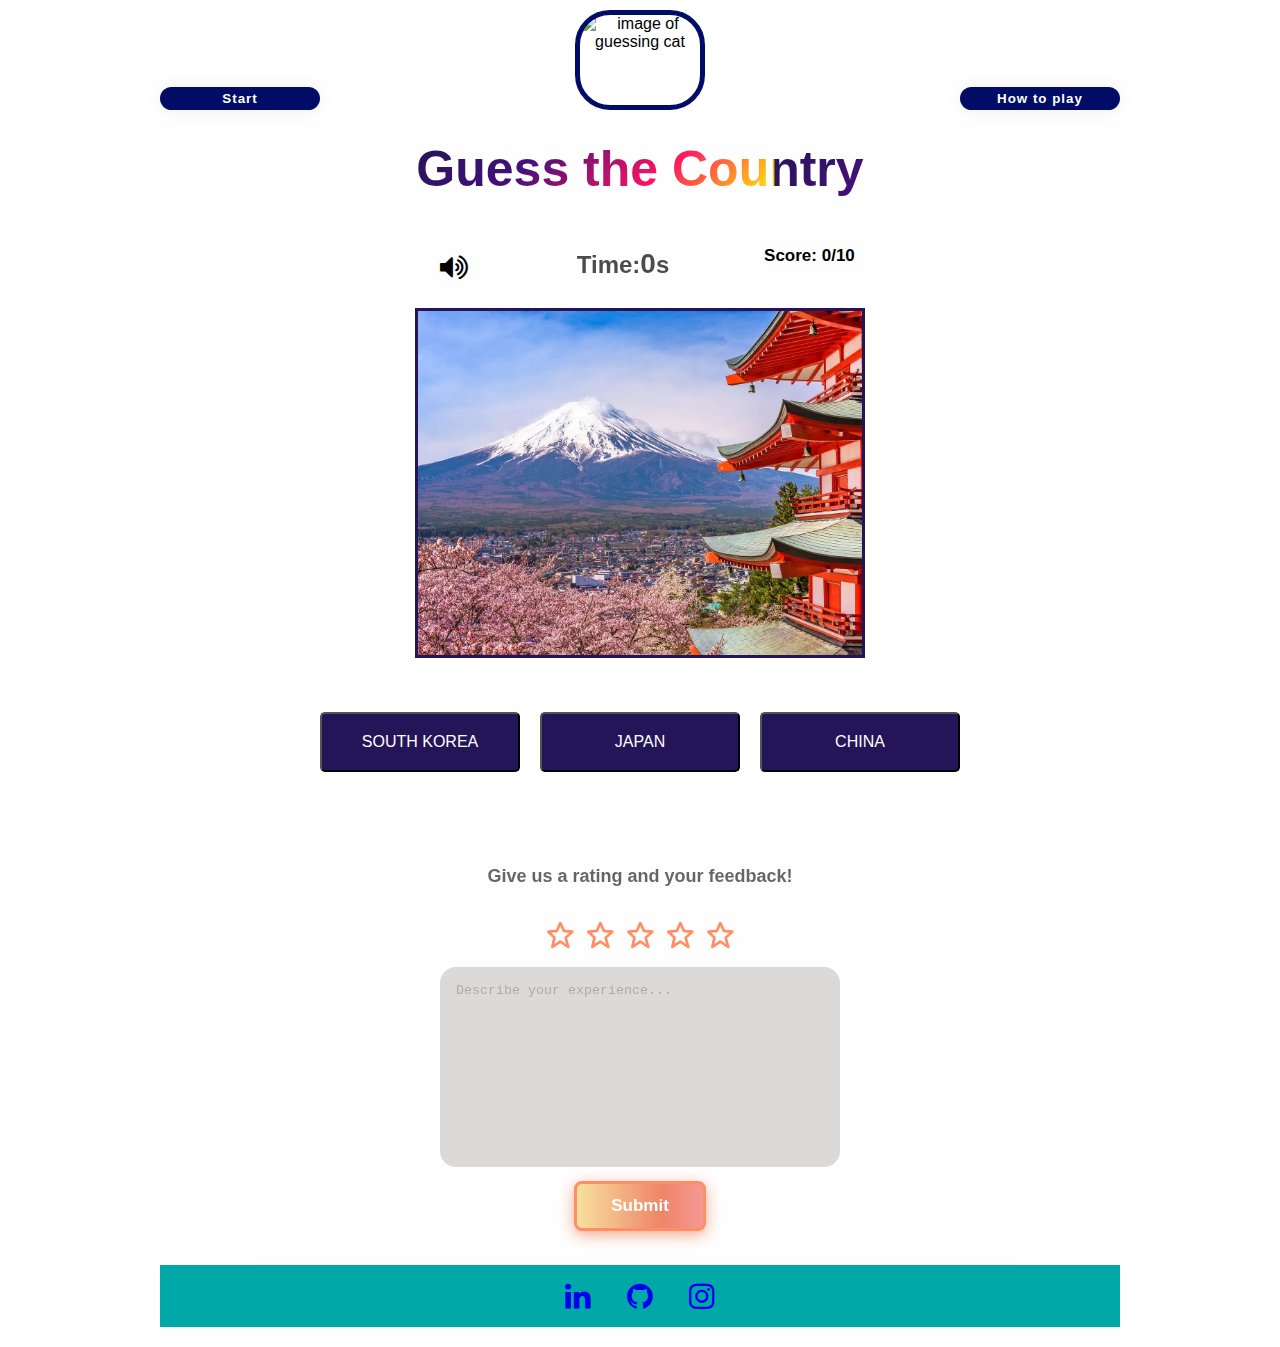
==== commit 657c9c22: "Adjust styles for media queries" ====
--- a/index.html
+++ b/index.html
@@ -22,8 +22,6 @@
     <!-- Icon link from Font Awesome -->
     <link rel="stylesheet" href="https://cdnjs.cloudflare.com/ajax/libs/font-awesome/5.15.4/css/all.min.css">
     <link rel="stylesheet" href="https://cdnjs.cloudflare.com/ajax/libs/font-awesome/4.7.0/css/font-awesome.min.css">
-
-
 </head>
 
 <body>
@@ -45,8 +43,8 @@
             <button class="start" onclick="start()">Start</button>
             <button class="howToPlay" onclick="howToPlay()">How to play</button>
         </div>
-
     </div>
+
     <!-- Quiz content in wrapper -->
 
     <div id="game-wrapper">
@@ -59,7 +57,7 @@
             </div>
         </div>
 
-        <!-- Landmarks Images -->
+        <!-- Buttons & Landmarks Images -->
 
         <div>
             <div id="landmark">
@@ -69,10 +67,12 @@
                         <i id="unmute" class="fa fa-volume-up volume-btn"></i>
                         <i id="mute" class='fas fa-volume-mute'></i>
                     </button>
-
+                    <!-- Timer -->
                     <h2 id="clock">Time:<span id="timer"></span>s</h2>
+                    <!-- Score -->
                     <h2 id="scoreValue">Score: <span id="score">0</span>/10</h2>
                 </div>
+                <!-- Landmarks Images -->
                 <img id="landmark-img" alt="image of a country's landmark">
             </div>
 
@@ -133,19 +133,16 @@
 
             <div class="scoreboard"></div>
             <div id="win-display"></div>
-        </div>
+    </div>
 
         <!-- All modals section -->
 
         <!-- How to play popup -->
 
         <div id="howToPlayPopup"></div>
-        <div id="howToPlayMsgbx">
-            <div>
-                <!-- <span class="displayHowToPlay" onclick="howToPlayDisplay()">x</span> -->
-                <div class="howToPlayContainer">
-                    <!-- <p class="pop-msg"> -->
-                    <h2 class="modalTitle">Test your knowledge of Geography!</h2><br>
+        <div id="howToPlayMsgbx"><div>
+            <div class="howToPlayContainer">
+                <h2 class="modalTitle">Test your knowledge of Geography!</h2><br>
                     <p> The Guess game will feature an image of a landmark and below it,
                         three countries' names will be displayed. Your goal is to guess the correct
                         country name corresponding to the landmark. The correct answer will be
@@ -154,9 +151,7 @@
                         be displayed in the pop up window.</p>
                     <p> Time limit to answer each question: 30 seconds.</p><br>
                     <p> Click on the Start button to play. All the best!</p>
-
-                    <!-- </p> -->
-                </div>
+            </div>
                 <div class="gotItBtn">
                     <button id="pop-up-start" onclick="displayHow()">Got it!</button>
                 </div>
@@ -180,24 +175,20 @@
             </div>
         </div>
 
-
         <!-- User name pop-up -->
 
         <div id="usernamePopup"></div>
-        <div id="usernameMsgbox">
+        <div id="usernameMsgbox"><div>
+            <div class="usernameContainer">
+                <div id="startbtn-container">
+                    <p class="readyToPlay">Are you ready to play?</p>
+                    <br>
+                    <input type="text" id="name" aria-label="Type your name" placeholder="Enter your name" required>
+                    <p><span id="error"></span></p>
+                </div>
+                    <br>
             <div>
-
-                <!-- <span class="displayPop" onclick="startDisplayPopup()">x</span> -->
-                <div class="usernameContainer">
-                    <div id="startbtn-container">
-                        <p class="readyToPlay">Are you ready to play?</p>
-                        <br>
-                        <input type="text" id="name" aria-label="Type your name" placeholder="Enter your name" required>
-                        <p><span id="error"></span></p>
-                    </div>
-                    <br>
-                    <div>
-                        <button class="howTo" onclick="getName()">OK</button>
+                <button class="howTo" onclick="getName()">OK</button>
                     </div>
                 </div>
             </div>
@@ -205,21 +196,18 @@
 
         <!-- score board -->
         <div id="scorePopup"></div>
-        <div id="scoreMsgbx">
-            <div>
-                <!-- <span class="displayPop" onclick="displayPop()">x</span> -->
-                <div class="gameScore">
+        <div id="scoreMsgbx"><div>
+            
+            <div class="gameScore">
                     <div>
                         <h4 id="gameText">Game Over!</h4>
                     </div>
                     <h4>Player: <span id="playerName"></span></h4>
                     <h4 id="message">Nice try! <br> Thank you for playing. <br>Better luck next time!</h4>
                     <div class="score">Score: <span id="scoreDisplay"></span>/10</div>
-                    <!-- <div class="question">Q: 2</div> -->
                     <button id="restart" onclick="restart()">Go Back</button>
                 </div>
             </div>
-
         </div>
 
         <!-- feedback board -->
@@ -233,7 +221,6 @@
                     <button class="feedbackPopup" onclick="displayFeedback()">Close</button>
                 </div>
             </div>
-
         </div>
         <script src="assets/js/script.js"></script>
 </body>
--- a/assets/css/style.css
+++ b/assets/css/style.css
@@ -49,8 +49,6 @@
 }
 
 .readyToPlay {
-  /* background: rgba(201, 201, 201, 0.29);
-  opacity: 1.2; */
   font-weight: bold;
 }
 
@@ -79,7 +77,6 @@
 .feedbackPopup,
 .howToPlay {
   width: 160px;
-  /* font-size: 17px; */
   font-family: Verdana, Geneva, Tahoma, sans-serif;
   letter-spacing: 1px;
   font-weight: 600;
@@ -135,21 +132,26 @@
   }
 }
 
-/* remove */
-.timercontainer {
-  width: 60%;
-  display: flex;
-  justify-content: space-evenly;
-  /* margin: 1rem 10rem; */
-  margin: 0 auto;
-  font-size: 12px;
-  flex-direction: column;
-  text-align: center;
-}
-
-.timercontainer #clock {
-  background-color: #fff;
+#timer {
+  font-size: 18px;
+  text-align: center;
+}
+
+.timeScore {
+  display: flex;
+  justify-content: center;
+  gap: 4rem;
+  padding-bottom: 1rem;
+}
+
+#clock {
+  background-color: white;
   opacity: 0.7;
+  padding: 0.4rem 0.7rem;
+  border-radius: 1em;
+}
+
+#scoreValue {
   width: 130px;
   padding: 4px;
   border-radius: 25px;
@@ -157,17 +159,31 @@
   text-align: center;
 }
 
-#timer {
-  font-size: 18px;
-  text-align: center;
-}
-
-.timeScore {
-  display: flex;
-  justify-content: center;
-  gap: 5rem;
-  padding-bottom: 1rem;
-}
+/* Mute/Unmute Button */
+
+#mute {
+  display: none;
+}
+
+#unmute {
+  font-size: 30px !important;
+  color: black;
+}
+
+.fa-volume-mute {
+  font-size: 30px !important;
+  color: black;
+}
+
+#muteButton {
+  width: 10%;
+  padding: 10px;
+  background-color: transparent;
+  border: none;
+  cursor: pointer;
+  outline: none;
+}
+
 
 #landmark {
   text-align: center;
@@ -278,6 +294,8 @@
 
 }
 
+/* Star rating & Feedback section */
+
 .star-rating .star {
   cursor: pointer;
 }
@@ -342,8 +360,6 @@
 .howToPlayContainer,
 #startbtn-container,
 .pop-msg {
-  /* background-color: #f8f6f6eb;
-  opacity: 1; */
   padding: 15px 12px;
 }
 
@@ -364,8 +380,6 @@
 #pop-up-start,
 #restart {
   text-align: center;
-  /* width: 130px;
-  height: 40px; */
   color: #fff;
   border-radius: 5px;
   padding: 10px 25px;
@@ -381,7 +395,6 @@
     4px 4px 5px 0px rgba(0, 0, 0, .1);
   outline: none;
   background: #231557;
-  /* background: linear-gradient(0deg, rgba(0, 172, 238, 1) 0%, rgba(2, 126, 251, 1) 100%); */
   width: 130px;
   height: 40px;
   line-height: 42px;
@@ -401,8 +414,6 @@
   position: absolute;
   left: 0px;
   top: 0px;
-  /* height: 1024px;
-  width: 100%; */
   z-index: 990
 }
 
@@ -411,23 +422,6 @@
 #howToPlayPopup,
 #usernamePopup,
 #feedbackPopup {
-  /* display: none;
-  opacity: .75;
-  filter: alpha(opacity=75);
-  -ms-filter: "alpha(opacity=75)";
-  -khtml-opacity: .75;
-  -moz-opacity: .75;
-  background: #B8B8B8;
-  position: fixed;
-  top: 0%;
-  left: 0%;
-  transform: translate(-50%, -50%);
-  z-index: 990;
-  border: 4px solid white; */
-  /* width: 80%;
-  max-width: 600px;
-  padding: 20px; 
-  overflow-y: auto; */
   display: none;
   opacity: .75;
   filter: alpha(opacity=75);
@@ -461,18 +455,15 @@
   top: 50%;
   left: 50%;
   transform: translate(-50%, -50%);
-  /* height: 65vh; */
   height: auto;
   width: 40%;
   max-width: 400px;
-  /* Set a maximum width if necessary */
   background-color: #189AB4;
   border: 1px solid #D4F1F4;
   box-shadow: 3px 3px 7px #777;
   border-radius: 22px;
   z-index: 999;
   padding: 20px;
-  /* Add padding as needed */
   overflow-y: auto;
 }
 
@@ -483,9 +474,7 @@
   left: 50%;
   transform: translate(-50%, -50%);
   width: 80%;
-  /* Adjust width as needed */
   max-width: 600px;
-  /* Set a maximum width if necessary */
   height: auto;
   background-color: #189AB4;
   border: 1px solid #D4F1F4;
@@ -493,7 +482,6 @@
   border-radius: 22px;
   z-index: 999;
   padding: 20px;
-  /* Add padding as needed */
   overflow-y: auto;
   text-align: center
 }
@@ -543,6 +531,8 @@
   color: red;
 }
 
+/* Footer Section */
+
 .social-icons {
   display: flex;
   justify-content: center;
@@ -550,7 +540,7 @@
   width: 100%;
   height: auto;
   background-color: #00A8A8;
-  padding: 0.7rem 0;
+  padding: 1rem 0;
 }
 
 .social-icons a {
@@ -569,21 +559,6 @@
   padding: 0 8px;
 }
 
-#scoreValue,
-#playerName {
-  padding: 10px;
-}
-
-#scoreValue {
-  background-color: #fff;
-  opacity: 0.7;
-  width: 130px;
-  padding: 7px;
-  border-radius: 25px;
-  font-size: 17px;
-  text-align: center;
-}
-
 #desktop {
   display: flex;
 }
@@ -614,37 +589,6 @@
   color: red;
 }
 
-/* Hide mute icon by default */
-#mute {
-  display: none;
-}
-
-/* Style the volume icon */
-#unmute {
-  /* Add your styles for the volume icon */
-  font-size: 30px !important;
-  color: black;
-  /* Example: set color to green */
-}
-
-/* Style the mute icon */
-.fa-volume-mute {
-  /* Add your styles for the mute icon */
-  font-size: 30px !important;
-  color: black;
-  /* Example: set color to red */
-}
-
-/* Style the button */
-#muteButton {
-  /* Add your styles for the button */
-  width: 10%;
-  background-color: transparent;
-  border: none;
-  cursor: pointer;
-  outline: none;
-}
-
 .gameScore h4 {
   padding: 2%;
   line-height: 26px;
@@ -671,27 +615,27 @@
 
   .logo img {
     max-width: 80%;
-    margin: 0 70px;
+    margin: 0 60px;
   }
 
   .logo button {
-    width: 100%;
+    width: 150px;
     margin-bottom: 10px;
   }
 
   .logo {
-    width: 100%;
+    width: 94%;
     margin-top: 0.5rem;
   }
 
   .logo .start .howToPlay {
-    margin: 10px auto;
+    margin: 5px auto;
     padding-top: 2rem;
   }
 
   .start,
   .howToPlay {
-    width: 120px;
+    width: 100px;
     height: 50px;
   }
 
@@ -699,17 +643,20 @@
     font-size: 8.5vmin;
   }
 
+  .timercontainer {
+    width: 90%;
+  }
+  
   .options {
     flex-direction: column;
-  }
-
-  .option {
-    width: 100%;
-  }
-
-  .timercontainer {
-    width: 90%;
-  }
+    align-items: center;
+    gap: 10px;
+}
+
+.option {
+    margin: 10px 0;
+    width: 60%;
+}
 
   #game-wrapper {
     /* width: 90%; */
@@ -731,63 +678,55 @@
     height: 200px;
   }
 
-  ul li {
-    width: 90px;
-  }
-
-  ul li a {
-    width: 40px;
-  }
-
   #startMsgbx,
   #scoreMsgbx,
   #howToPlayMsgbx,
   #usernameMsgbox {
-    /* top: 30%;
-    left: 46%; */
     width: 98%;
-    /* height: 80%; */
-    /* height: 65vh; */
     height: auto;
-    /* margin-left: 1%;    */
   }
 }
 
 /* Media Queries - Adjustments for mobile devices */
+
 @media only screen and (max-width: 576px) {
 
   .logo {
-    width: 100%;
+    width: 94%;
     display: flex;
     align-items: center;
   }
 
   .logo img {
-    width: 120px;
-    max-width: 100%;
+    width: 110px;
+    max-width: 95%;
+    margin: 0 30px;
     height: auto;
   }
 
   .logo button {
     max-width: 100%;
-    width: 175px;
+    width: 225px;
     height: 50;
   }
 
   .start,
-  .howTo,
+  .howToPlay,
   .feedbackPopup {
     width: 100%;
     max-width: 150px;
     font-size: 12px;
   }
 
+  #landmark-img {
+    width: 400px;
+    height: 300px;
+
   .options {
-    padding: 20px;
+    padding: 10px 20px;
   }
 
   .option {
-    /* width: 150px; */
     font-size: 14px;
   }
 
@@ -844,6 +783,11 @@
     box-shadow: 0 6px 6px rgba(0, 0, 0, 0.6); 
   }
 
+  .timeScore {
+    justify-content: space-evenly;
+    gap: 2.5rem;
+  }
+
   .mobileBtn {
     width: 100%;
     display: flex;
@@ -871,12 +815,20 @@
     box-shadow: 0 6px 6px rgba(0, 0, 0, 0.6); 
   }
 
-  .start, .howTo, .feedbackPopup, .howToPlay{
+  .start, .howTo, .feedbackPopup, .howToPlay {
     margin-top: 0.8rem;
   }
 
   .animate-character {
     font-size: 8vmin;
   }
-  
+
+  #landmark-img {
+    width: 300px;
+    height: 300px;
+
+  .option {
+    margin: 10px 0;
+    width: 85%;
+  }
 }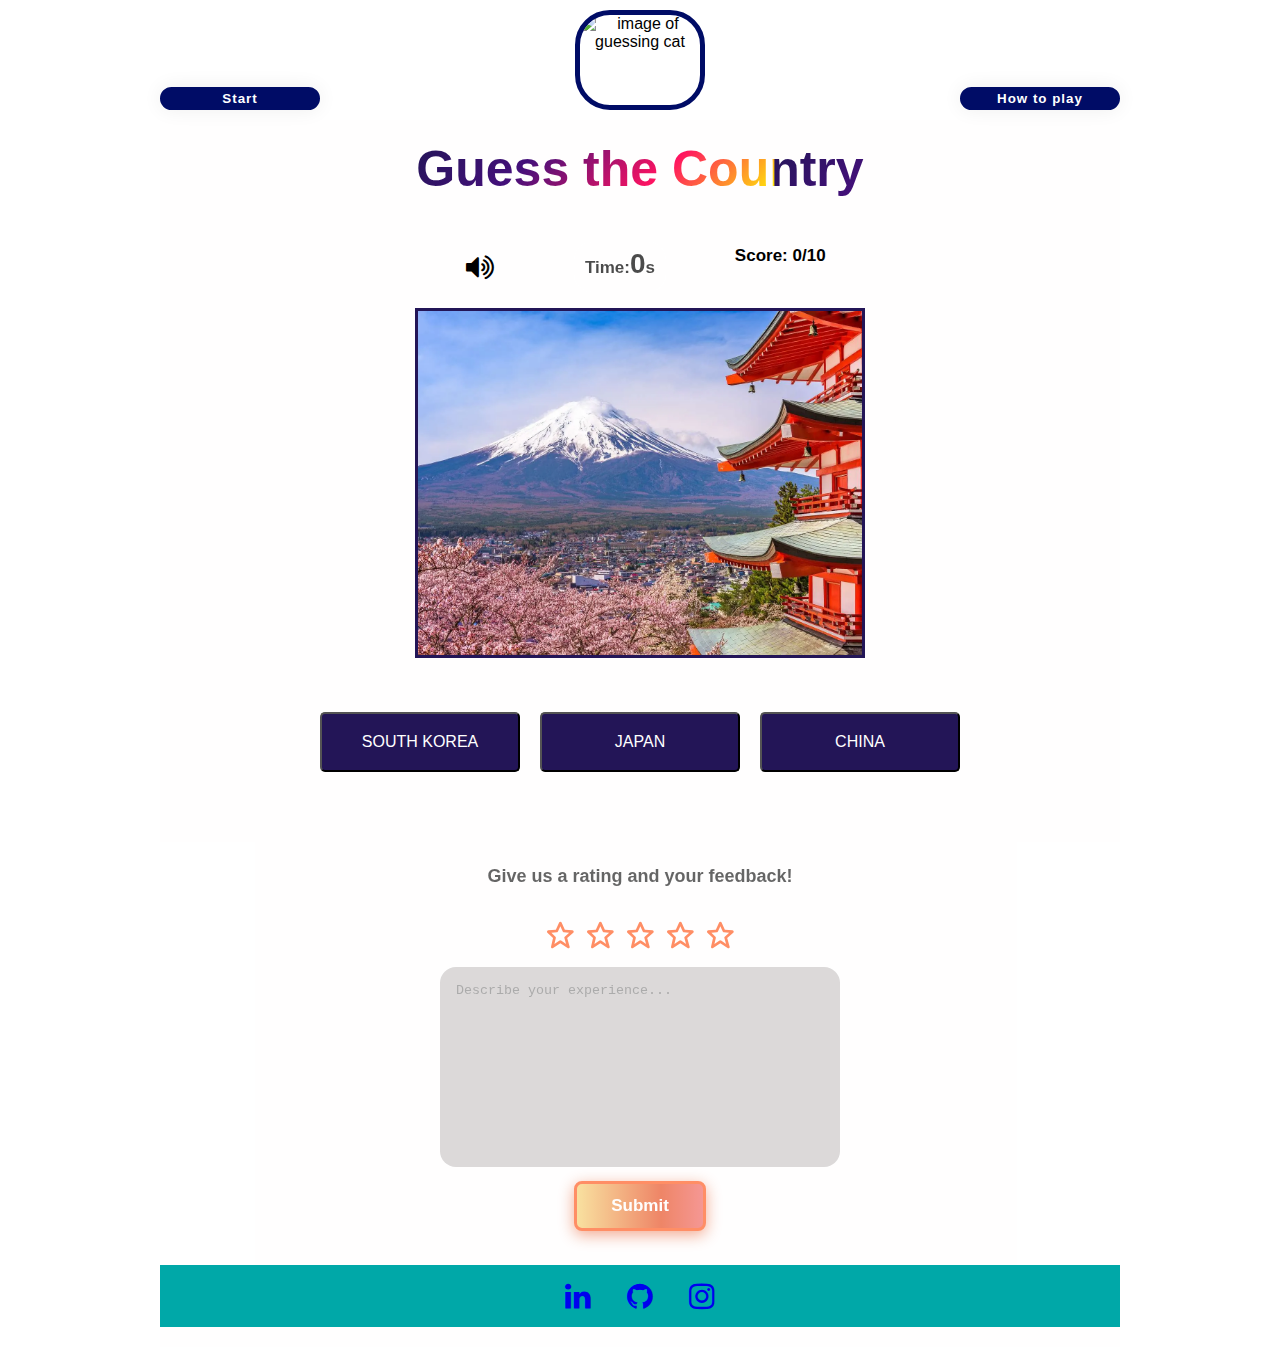
==== commit 745f681a: "Fixing bugs with all the modals" ====
--- a/index.html
+++ b/index.html
@@ -98,7 +98,7 @@
                         <i class='bx bx-star star' style="--i: 4;"></i>
                     </div>
                     <p><span id="ratingError"></span></p>
-                    <textarea name="opinion" aria-label="teaxt area for writing comments about the game"
+                    <textarea name="opinion" aria-label="text area for writing comments about the game"
                         id="feedbackText" cols="30" rows="5" placeholder="Describe your experience..."
                         required></textarea>
                     <p><span id="feedbackError"></span></p>
@@ -148,8 +148,8 @@
                         country name corresponding to the landmark. The correct answer will be
                         displayed in green if clicked and the wrong answer will be displayed in red.
                         There are ten picture to guess in total. Once game is over, your score will
-                        be displayed in the pop up window.</p>
-                    <p> Time limit to answer each question: 30 seconds.</p><br>
+                        be displayed in the pop up window. Time limit to answer each question:
+                         30 seconds.</p><br>
                     <p> Click on the Start button to play. All the best!</p>
             </div>
                 <div class="gotItBtn">
@@ -166,10 +166,10 @@
                 <span class="displayPop" onclick="startDisplayPopup()">x</span>
                 <div class="startContainer">
                     <div>
-                        <button class="start" onclick="start()">Start</button>
-                    </div>
-                    <div>
-                        <button class="howTo" onclick="howToPlay()">How to play</button>
+                        <button class="start" onclick="start()">START</button>
+                    </div>
+                    <div>
+                        <button class="howTo" onclick="howToPlay()">How to Play</button>
                     </div>
                 </div>
             </div>
@@ -181,8 +181,9 @@
         <div id="usernameMsgbox"><div>
             <div class="usernameContainer">
                 <div id="startbtn-container">
-                    <p class="readyToPlay">Are you ready to play?</p>
-                    <br>
+                    <p class="readyToPlay">Are you ready to play?<br>
+                        <br>
+                        Please enter your name and click on OK button. </p>
                     <input type="text" id="name" aria-label="Type your name" placeholder="Enter your name" required>
                     <p><span id="error"></span></p>
                 </div>
@@ -202,7 +203,7 @@
                     <div>
                         <h4 id="gameText">Game Over!</h4>
                     </div>
-                    <h4>Player: <span id="playerName"></span></h4>
+                    <h4>Hey <span id="playerName"></span></h4>
                     <h4 id="message">Nice try! <br> Thank you for playing. <br>Better luck next time!</h4>
                     <div class="score">Score: <span id="scoreDisplay"></span>/10</div>
                     <button id="restart" onclick="restart()">Go Back</button>
--- a/assets/css/style.css
+++ b/assets/css/style.css
@@ -35,11 +35,11 @@
 
 .usernameContainer {
   text-align: center;
-  padding-top: 16%;
+  margin-bottom: 1rem;
 }
 
 input[type=text] {
-  width: 50%;
+  width: 60%;
   padding: 12px 20px;
   margin-top: 16px;
   display: inline-block;
@@ -91,6 +91,14 @@
   box-shadow: 0 0 20px #eee;
 }
 
+.feedbackPopup {
+  margin-top: 3rem;
+  width: 120px;
+}
+
+#feedbackMsgbx h4 {
+ padding-top: 2rem;
+}
 .howTo {
   background-color: #231557;
   margin-top: 10px;
@@ -102,6 +110,15 @@
 .howToPlay:hover {
   background-image: linear-gradient(to right, #895cf2 0%, #ffabf4 55%, #895cf2 100%);
   background-position: right center;
+}
+
+#game-wrapper {
+  width: 75%;
+  margin: auto;
+  display: flex;
+  flex-direction: column;
+  justify-content: center;
+  background-color: #fffdfd89;
 }
 
 .heading {
@@ -149,12 +166,12 @@
   opacity: 0.7;
   padding: 0.4rem 0.7rem;
   border-radius: 1em;
+  font-size: 17px;
 }
 
 #scoreValue {
-  width: 130px;
+  width: 100px;
   padding: 4px;
-  border-radius: 25px;
   font-size: 17px;
   text-align: center;
 }
@@ -176,7 +193,7 @@
 }
 
 #muteButton {
-  width: 10%;
+  width: 60px;
   padding: 10px;
   background-color: transparent;
   border: none;
@@ -184,6 +201,7 @@
   outline: none;
 }
 
+/* Landmark Images */
 
 #landmark {
   text-align: center;
@@ -197,12 +215,14 @@
   border: solid #231557;
 }
 
+/* Answer Options */
+
 .options {
   display: flex;
   justify-content: center;
   gap: 20px;
   margin-bottom: 20px;
-  padding: 50px;
+  padding: 50px 0;
 }
 
 .option {
@@ -227,14 +247,7 @@
   }
 }
 
-#game-wrapper {
-  width: 75%;
-  margin: auto;
-  display: flex;
-  flex-direction: column;
-  justify-content: center;
-  background-color: #fffdfd89;
-}
+/* Star rating & Feedback section */
 
 .star-wrapper {
   display: flex;
@@ -294,8 +307,6 @@
 
 }
 
-/* Star rating & Feedback section */
-
 .star-rating .star {
   cursor: pointer;
 }
@@ -325,6 +336,8 @@
 .star-rating .star:hover {
   transform: scale(1.1);
 }
+
+/* Modals & pop-ups styling */
 
 #nextBtn {
   padding: 10px 20px;
@@ -365,11 +378,13 @@
 
 .howToPlayContainer p {
   font-size: 15px;
+  text-align: justify;
+  align-content: center;
 }
 
 .gotItBtn {
   text-align: center;
-  margin-top: 12px;
+  padding-bottom: 1.5rem;
 }
 
 .modalTitle {
@@ -382,9 +397,11 @@
   text-align: center;
   color: #fff;
   border-radius: 5px;
-  padding: 10px 25px;
-  font-family: 'Lato', sans-serif;
-  font-weight: 500;
+  padding: 5px 25px;
+  font-size: 14px;
+  font-weight: 600;
+  letter-spacing: 1.5px;
+  text-transform: uppercase;
   background: transparent;
   cursor: pointer;
   transition: all 0.3s ease;
@@ -400,6 +417,10 @@
   line-height: 42px;
   padding: 0;
   margin-top: 2rem;
+}
+
+#restart {
+  margin: 1.3rem 0;
 }
 
 #popupContainer {
@@ -442,8 +463,7 @@
   overflow-y: auto;
   top: 0;
   left: 0;
-  /* change the background color */
-  background-color: rgba(136, 126, 59, 0.553);
+  background-color: rgba(130, 53, 129, 0.553);
 }
 
 #startMsgbx,
@@ -457,13 +477,13 @@
   transform: translate(-50%, -50%);
   height: auto;
   width: 40%;
-  max-width: 400px;
+  max-width: 500px;
   background-color: #189AB4;
-  border: 1px solid #D4F1F4;
+  border: 2px solid #D4F1F4;
   box-shadow: 3px 3px 7px #777;
-  border-radius: 22px;
+  border-radius: 20px;
   z-index: 999;
-  padding: 20px;
+  padding: 12px;
   overflow-y: auto;
 }
 
@@ -474,10 +494,10 @@
   left: 50%;
   transform: translate(-50%, -50%);
   width: 80%;
-  max-width: 600px;
-  height: auto;
+  max-width: 500px;
+  height: 200px;
   background-color: #189AB4;
-  border: 1px solid #D4F1F4;
+  border: 2px solid #D4F1F4;
   box-shadow: 3px 3px 7px #777;
   border-radius: 22px;
   z-index: 999;
@@ -497,15 +517,6 @@
     transform: scale(1);
     opacity: 1;
   }
-}
-
-/* #feedbackMsgbx  */
-#startMsgbx,
-#scoreMsgbx,
-#howToPlayMsgbx {
-  padding: 12px;
-  border: 1px solid #ccc;
-  border-radius: 7px;
 }
 
 .score,
@@ -659,7 +670,6 @@
 }
 
   #game-wrapper {
-    /* width: 90%; */
     width: 100%;
     justify-content: center;
     text-align: center;
@@ -682,7 +692,7 @@
   #scoreMsgbx,
   #howToPlayMsgbx,
   #usernameMsgbox {
-    width: 98%;
+    width: 90%;
     height: auto;
   }
 }
@@ -711,8 +721,7 @@
   }
 
   .start,
-  .howToPlay,
-  .feedbackPopup {
+  .howToPlay {
     width: 100%;
     max-width: 150px;
     font-size: 12px;
@@ -723,11 +732,14 @@
     height: 300px;
 
   .options {
-    padding: 10px 20px;
-  }
-
+    flex-direction: column;
+    align-items: center;
+    gap: 8px;   
+  }
+  
   .option {
-    font-size: 14px;
+      margin: 5px 0;
+      width: 75%;
   }
 
   .timercontainer {
@@ -751,12 +763,8 @@
   #scoreMsgbx,
   #howToPlayMsgbx,
   #usernameMsgbox {
-    /* top: 30%;
-    left: 46%; */
-    width: 98%;
-    /* height: 65vh;  */
+    width: 95%;
     height: auto;
-    /* margin-left: 0.2%; */
   }
 
 }
@@ -774,9 +782,9 @@
   }
 
   .logoMobile img {
-    width: 90px;
+    width: 95px;
     max-width: 100%;
-    height: 90px;
+    height: 95px;
     margin-top: 1rem;
     border: 5px solid #000C66;
     border-radius: 30px;
@@ -801,34 +809,30 @@
     cursor: pointer;
     border: 1.5px solid #231557;
     background-color: rgb(255, 255, 255);
-    height: 40px;
-    width: 110px;
+    height: 50px;
+    width: 120px;
     color: #231557;
     box-shadow: 0 6px 6px rgba(0, 0, 0, 0.6); 
   }
 
   .mobileBtn .howToPlay {
-    height: 40px;
-    width: 110px;
-    font-size: 11px;
+    height: 50px;
+    width: 120px;
+    font-size: 12px;
     font-weight: bold;
     box-shadow: 0 6px 6px rgba(0, 0, 0, 0.6); 
   }
 
-  .start, .howTo, .feedbackPopup, .howToPlay {
+  .start, .howTo, .howToPlay {
     margin-top: 0.8rem;
   }
-
+ 
   .animate-character {
     font-size: 8vmin;
   }
 
-  #landmark-img {
-    width: 300px;
-    height: 300px;
-
-  .option {
-    margin: 10px 0;
-    width: 85%;
+  #feedbackText {
+    width: 255px;
+    height: 200px;
   }
 }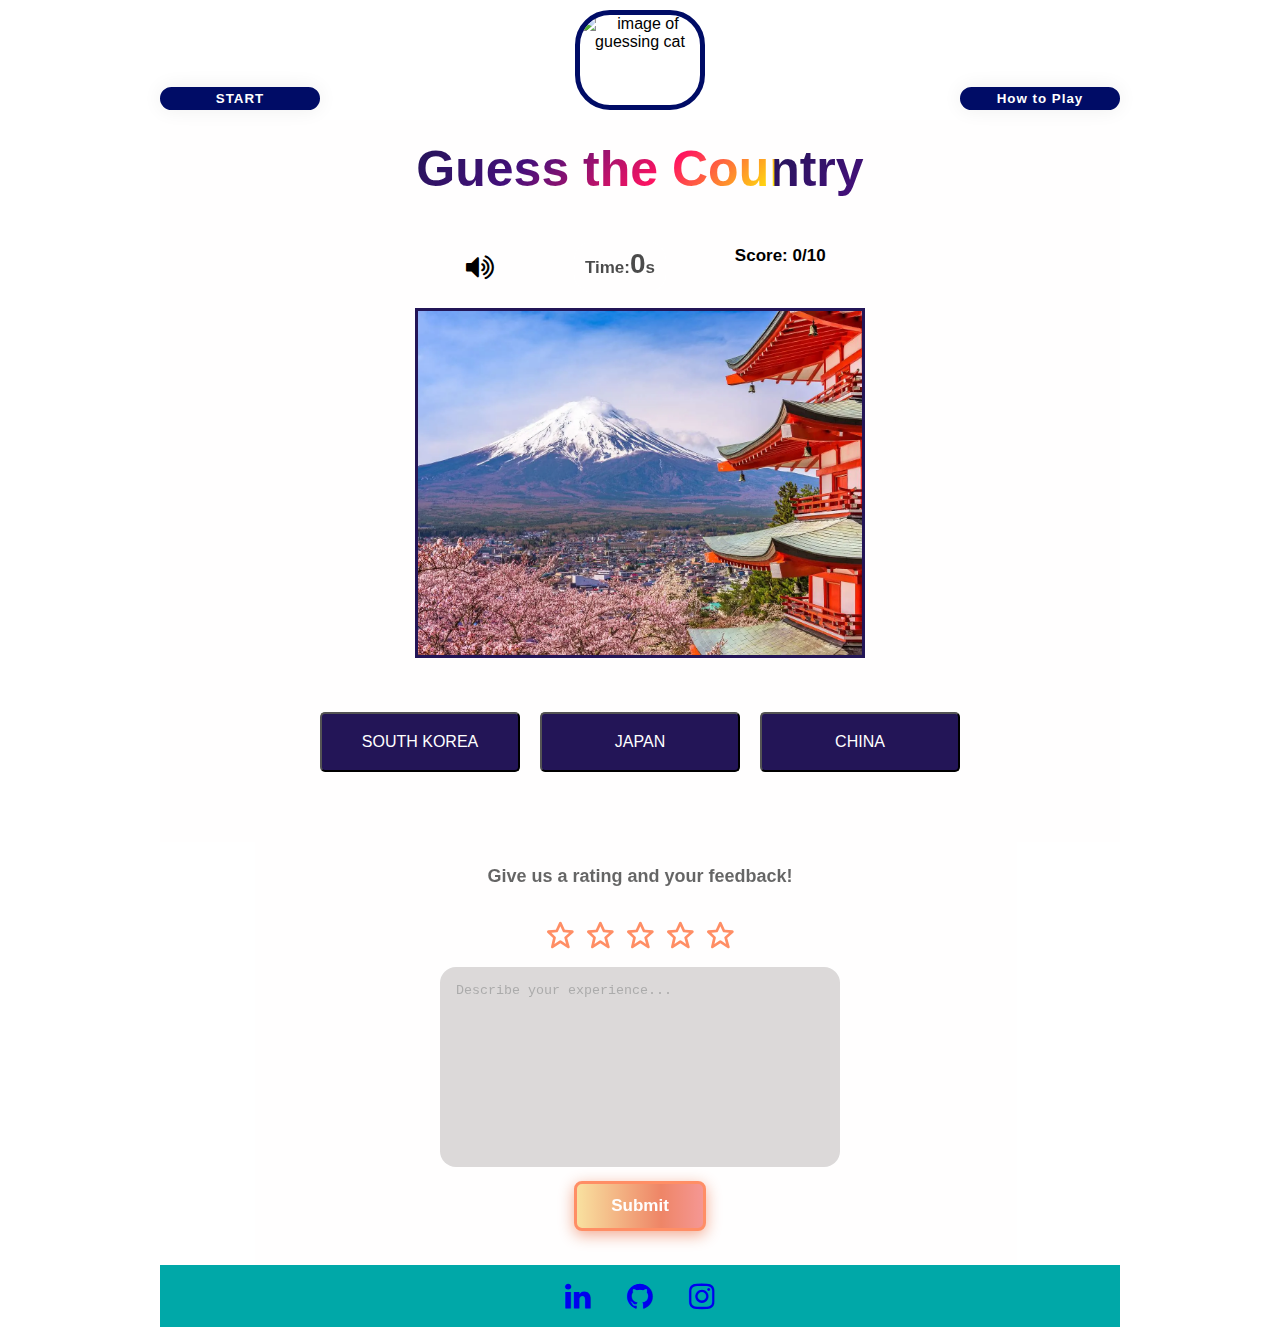
==== commit 150ad708: "Fixed bugs on answer buttons, feedback form and alert modal" ====
--- a/index.html
+++ b/index.html
@@ -28,9 +28,9 @@
     <!-- Logo and buttons for large screen size -->
 
     <div class="logo">
-        <button class="start" onclick="start()">Start</button>
+        <button class="start" onclick="start()">START</button>
         <img src="assets/img/guessing-cat.png" alt="image of guessing cat">
-        <button class="howToPlay" onclick="howToPlay()">How to play</button>
+        <button class="howToPlay" onclick="howToPlay()">How to Play</button>
     </div>
 
     <!-- Logo and buttons for mobile screen size -->
@@ -40,8 +40,8 @@
             <img src="assets/img/guessing-cat.png" alt="image of guessing cat">
         </div>
         <div class="mobileBtn">
-            <button class="start" onclick="start()">Start</button>
-            <button class="howToPlay" onclick="howToPlay()">How to play</button>
+            <button class="start" onclick="start()">START</button>
+            <button class="howToPlay" onclick="howToPlay()">How to Play</button>
         </div>
     </div>
 
@@ -108,7 +108,8 @@
                     </div>
                 </form>
             </div>
-
+        </div>
+    </div>
             <!-- Footer section -->
 
             <div id="footer">
@@ -133,7 +134,7 @@
 
             <div class="scoreboard"></div>
             <div id="win-display"></div>
-    </div>
+    <!-- </div> -->
 
         <!-- All modals section -->
 
@@ -223,6 +224,19 @@
                 </div>
             </div>
         </div>
+
+        <!-- feedback board -->
+        <div id="alertPopup"></div>
+        <div id="alertMsgbx">
+            <div>
+                <div>
+                    <div>
+                        <h4>Click Start Button To Start</h4>
+                    </div>
+                    <button class="feedbackPopup" onclick="hideDisplayAlert()">Close</button>
+                </div>
+            </div>
+        </div>
         <script src="assets/js/script.js"></script>
 </body>
 
--- a/assets/css/style.css
+++ b/assets/css/style.css
@@ -91,14 +91,15 @@
   box-shadow: 0 0 20px #eee;
 }
 
-.feedbackPopup {
+.feedbackPopup  {
   margin-top: 3rem;
   width: 120px;
 }
 
-#feedbackMsgbx h4 {
- padding-top: 2rem;
-}
+#feedbackMsgbx h4, #alertMsgbx h4 {
+  padding-top: 2rem;
+}
+
 .howTo {
   background-color: #231557;
   margin-top: 10px;
@@ -442,7 +443,9 @@
 #scorePopup,
 #howToPlayPopup,
 #usernamePopup,
-#feedbackPopup {
+#feedbackPopup,
+#alertPopup
+ {
   display: none;
   opacity: .75;
   filter: alpha(opacity=75);
@@ -487,7 +490,7 @@
   overflow-y: auto;
 }
 
-#feedbackMsgbx {
+#feedbackMsgbx, #alertMsgbx {
   display: none;
   position: fixed;
   top: 50%;
@@ -544,6 +547,12 @@
 
 /* Footer Section */
 
+#footer {
+  width: 75%;
+  margin: auto;
+  height: 42px;
+}
+
 .social-icons {
   display: flex;
   justify-content: center;
@@ -555,12 +564,12 @@
 }
 
 .social-icons a {
-  margin: 0 10px; 
+  margin: 0 10px;
 }
 
 .social-icons a:hover {
-background-color: #FFFFFF;
-transform: scale(1.2);
+  background-color: #FFFFFF;
+  transform: scale(1.2);
 }
 
 .linkedin-icon i,
@@ -609,6 +618,8 @@
   display: none;
 }
 
+
+
 @media only screen and (max-width: 768px) {
   /* Adjustments for tablets */
 
@@ -657,17 +668,17 @@
   .timercontainer {
     width: 90%;
   }
-  
+
   .options {
     flex-direction: column;
     align-items: center;
     gap: 10px;
-}
-
-.option {
+  }
+
+  .option {
     margin: 10px 0;
     width: 60%;
-}
+  }
 
   #game-wrapper {
     width: 100%;
@@ -695,6 +706,10 @@
     width: 90%;
     height: auto;
   }
+
+  #footer{
+    width: 100%;
+  }
 }
 
 /* Media Queries - Adjustments for mobile devices */
@@ -730,16 +745,17 @@
   #landmark-img {
     width: 400px;
     height: 300px;
+  }
 
   .options {
     flex-direction: column;
     align-items: center;
-    gap: 8px;   
-  }
-  
+    gap: 8px;
+  }
+
   .option {
-      margin: 5px 0;
-      width: 75%;
+    margin: 5px 0;
+    width: 75%;
   }
 
   .timercontainer {
@@ -788,7 +804,7 @@
     margin-top: 1rem;
     border: 5px solid #000C66;
     border-radius: 30px;
-    box-shadow: 0 6px 6px rgba(0, 0, 0, 0.6); 
+    box-shadow: 0 6px 6px rgba(0, 0, 0, 0.6);
   }
 
   .timeScore {
@@ -812,7 +828,7 @@
     height: 50px;
     width: 120px;
     color: #231557;
-    box-shadow: 0 6px 6px rgba(0, 0, 0, 0.6); 
+    box-shadow: 0 6px 6px rgba(0, 0, 0, 0.6);
   }
 
   .mobileBtn .howToPlay {
@@ -820,13 +836,15 @@
     width: 120px;
     font-size: 12px;
     font-weight: bold;
-    box-shadow: 0 6px 6px rgba(0, 0, 0, 0.6); 
-  }
-
-  .start, .howTo, .howToPlay {
+    box-shadow: 0 6px 6px rgba(0, 0, 0, 0.6);
+  }
+
+  .start,
+  .howTo,
+  .howToPlay {
     margin-top: 0.8rem;
   }
- 
+
   .animate-character {
     font-size: 8vmin;
   }
